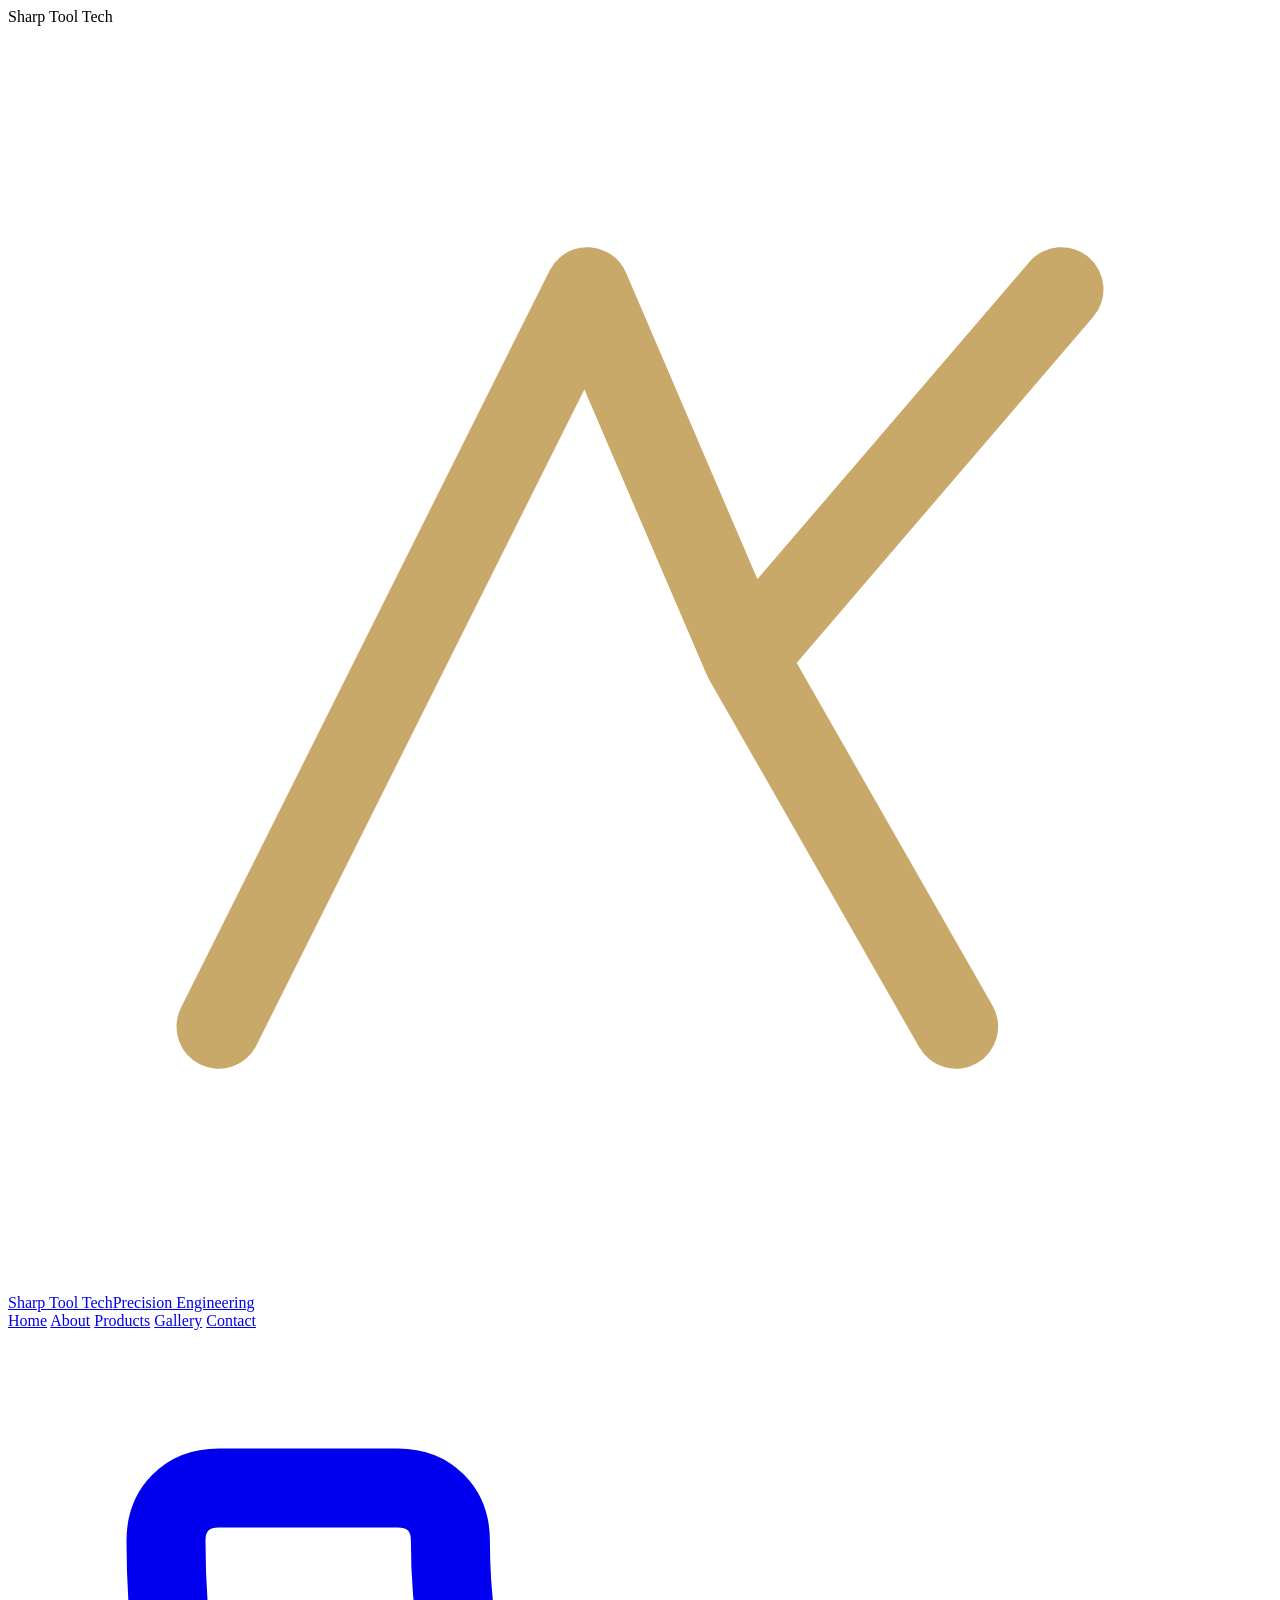
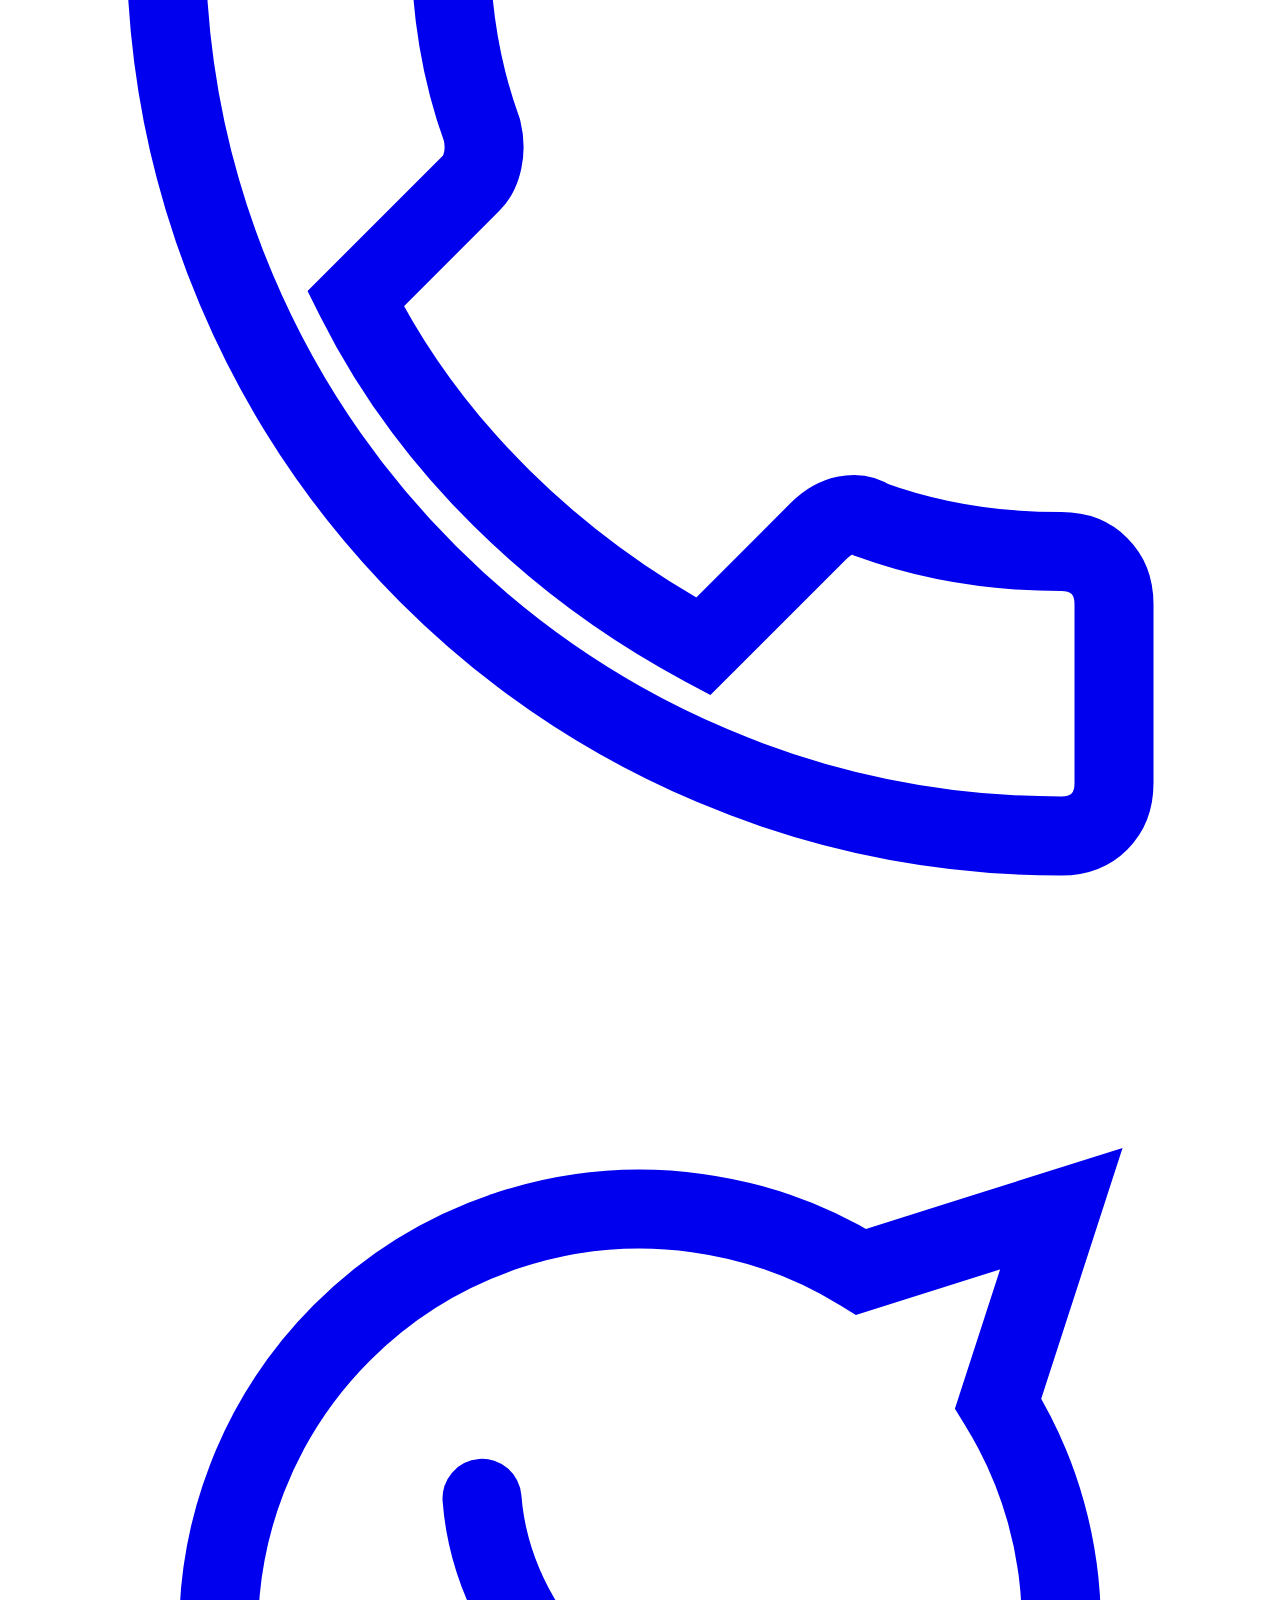
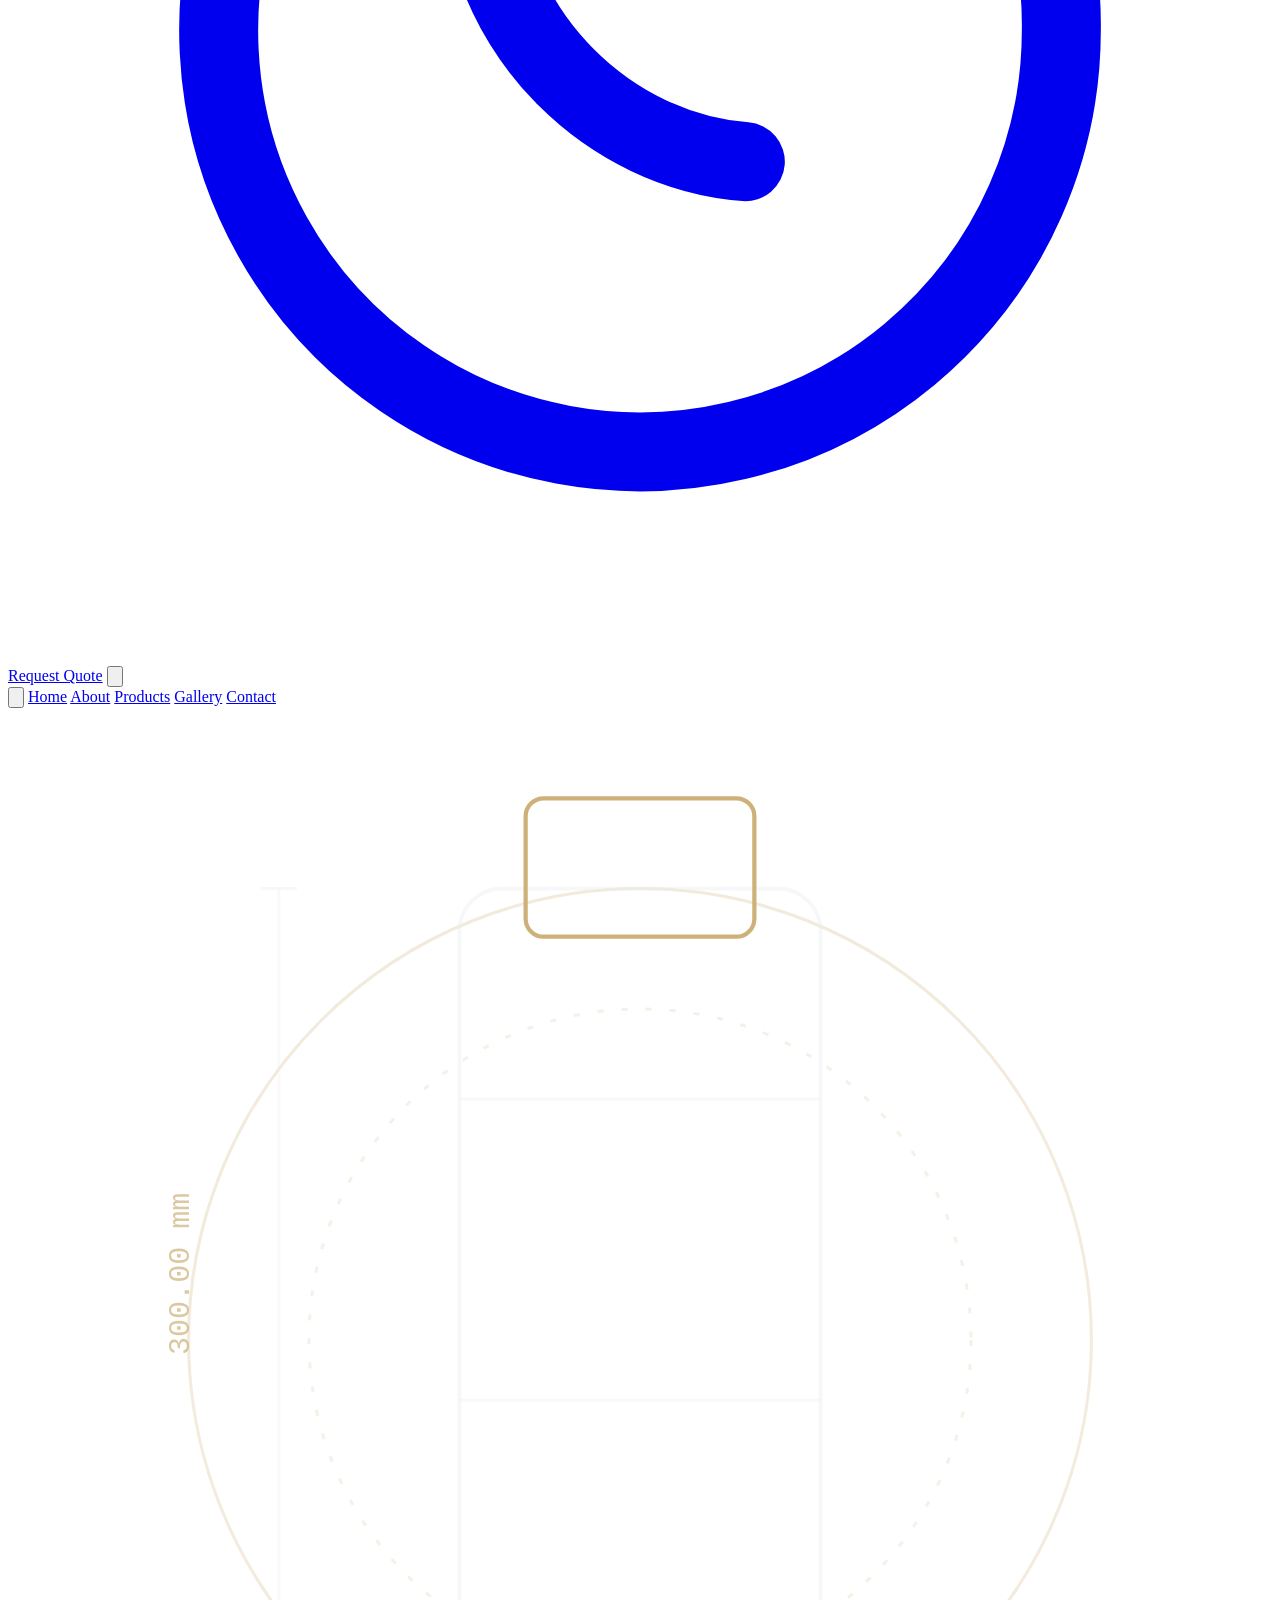
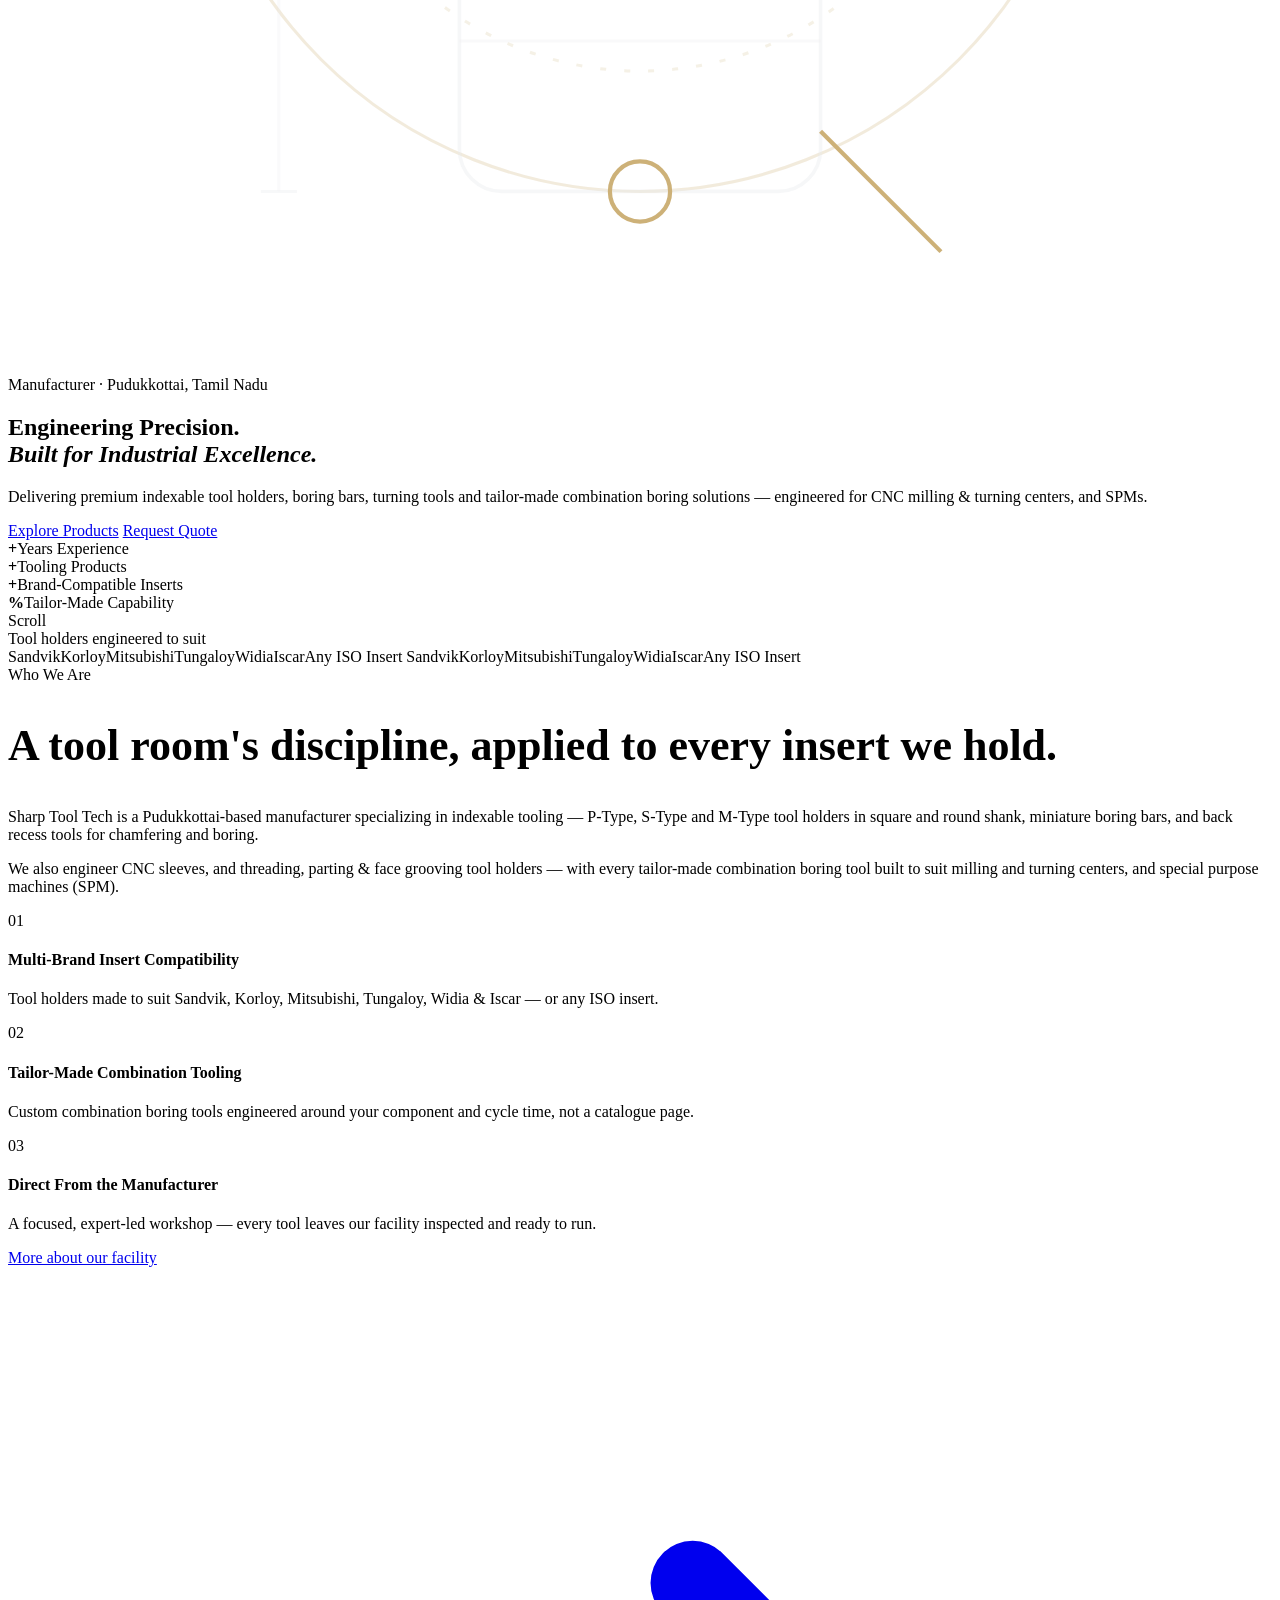
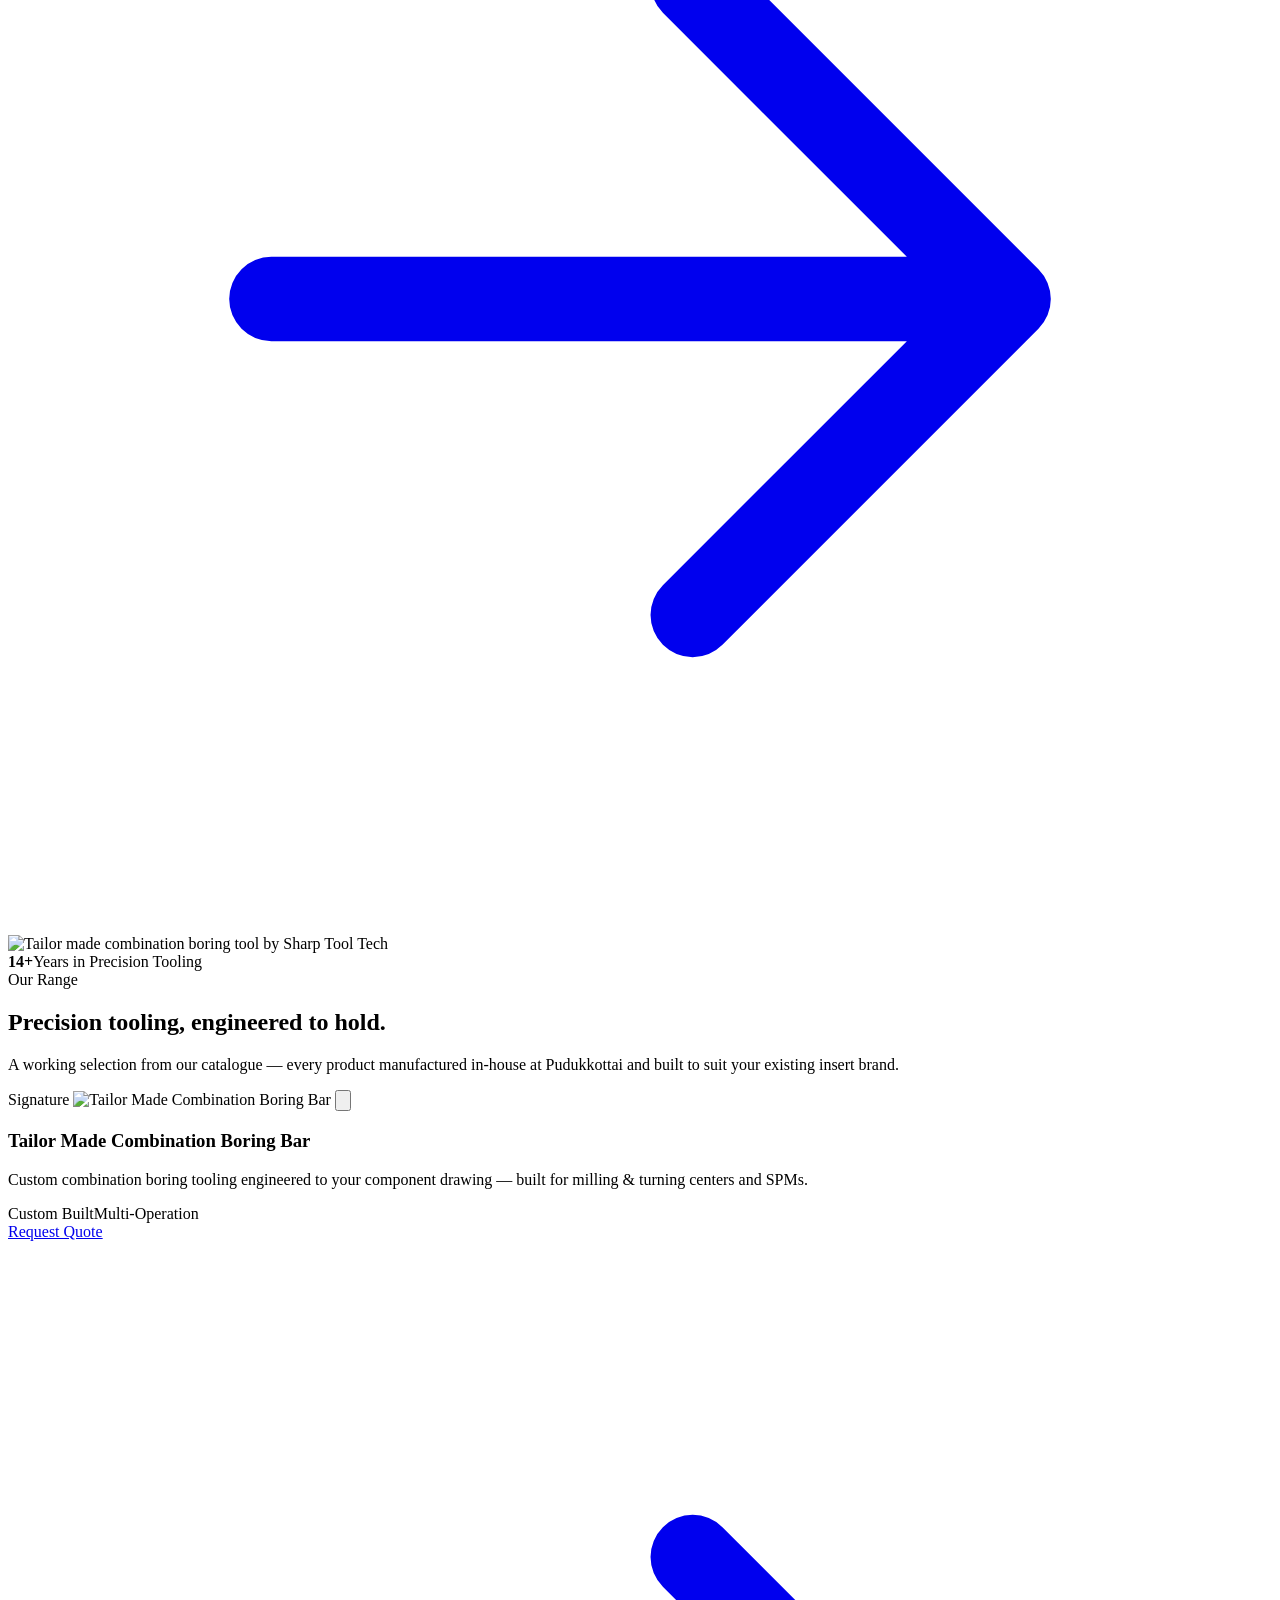
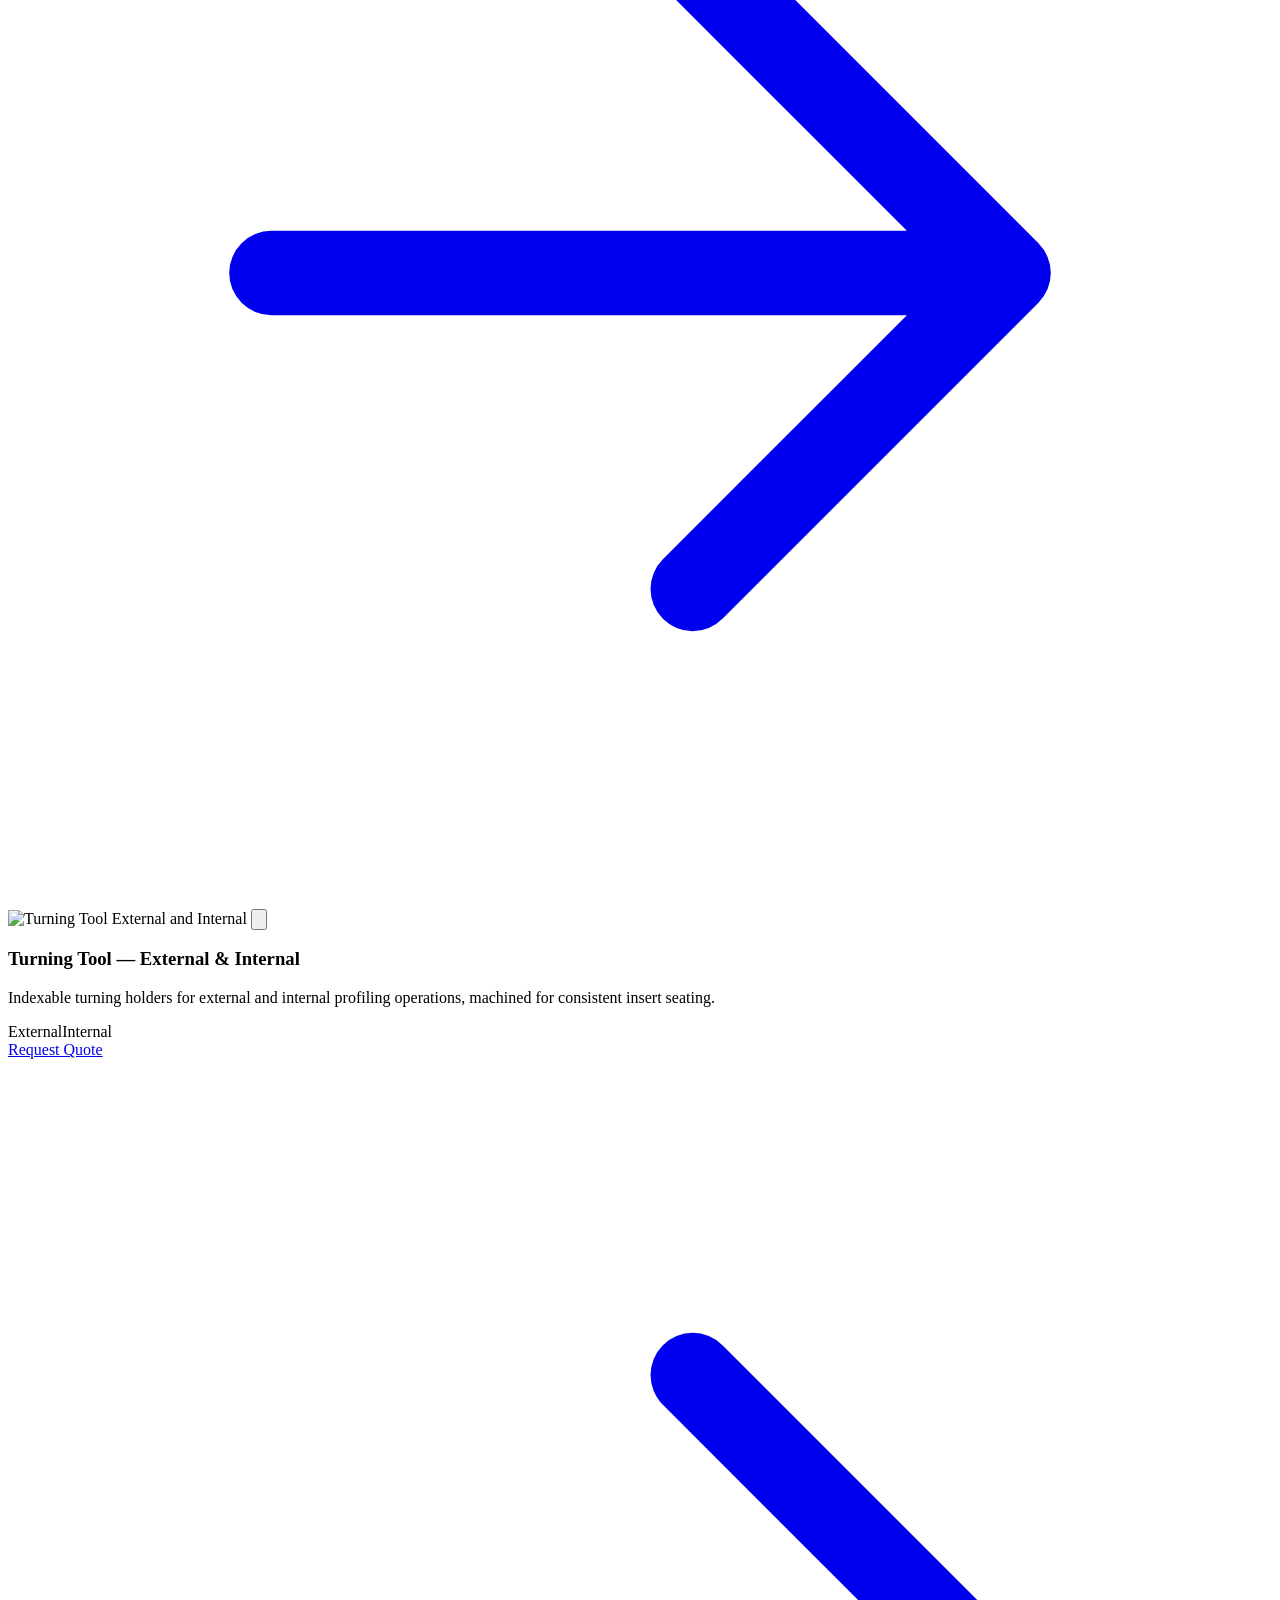
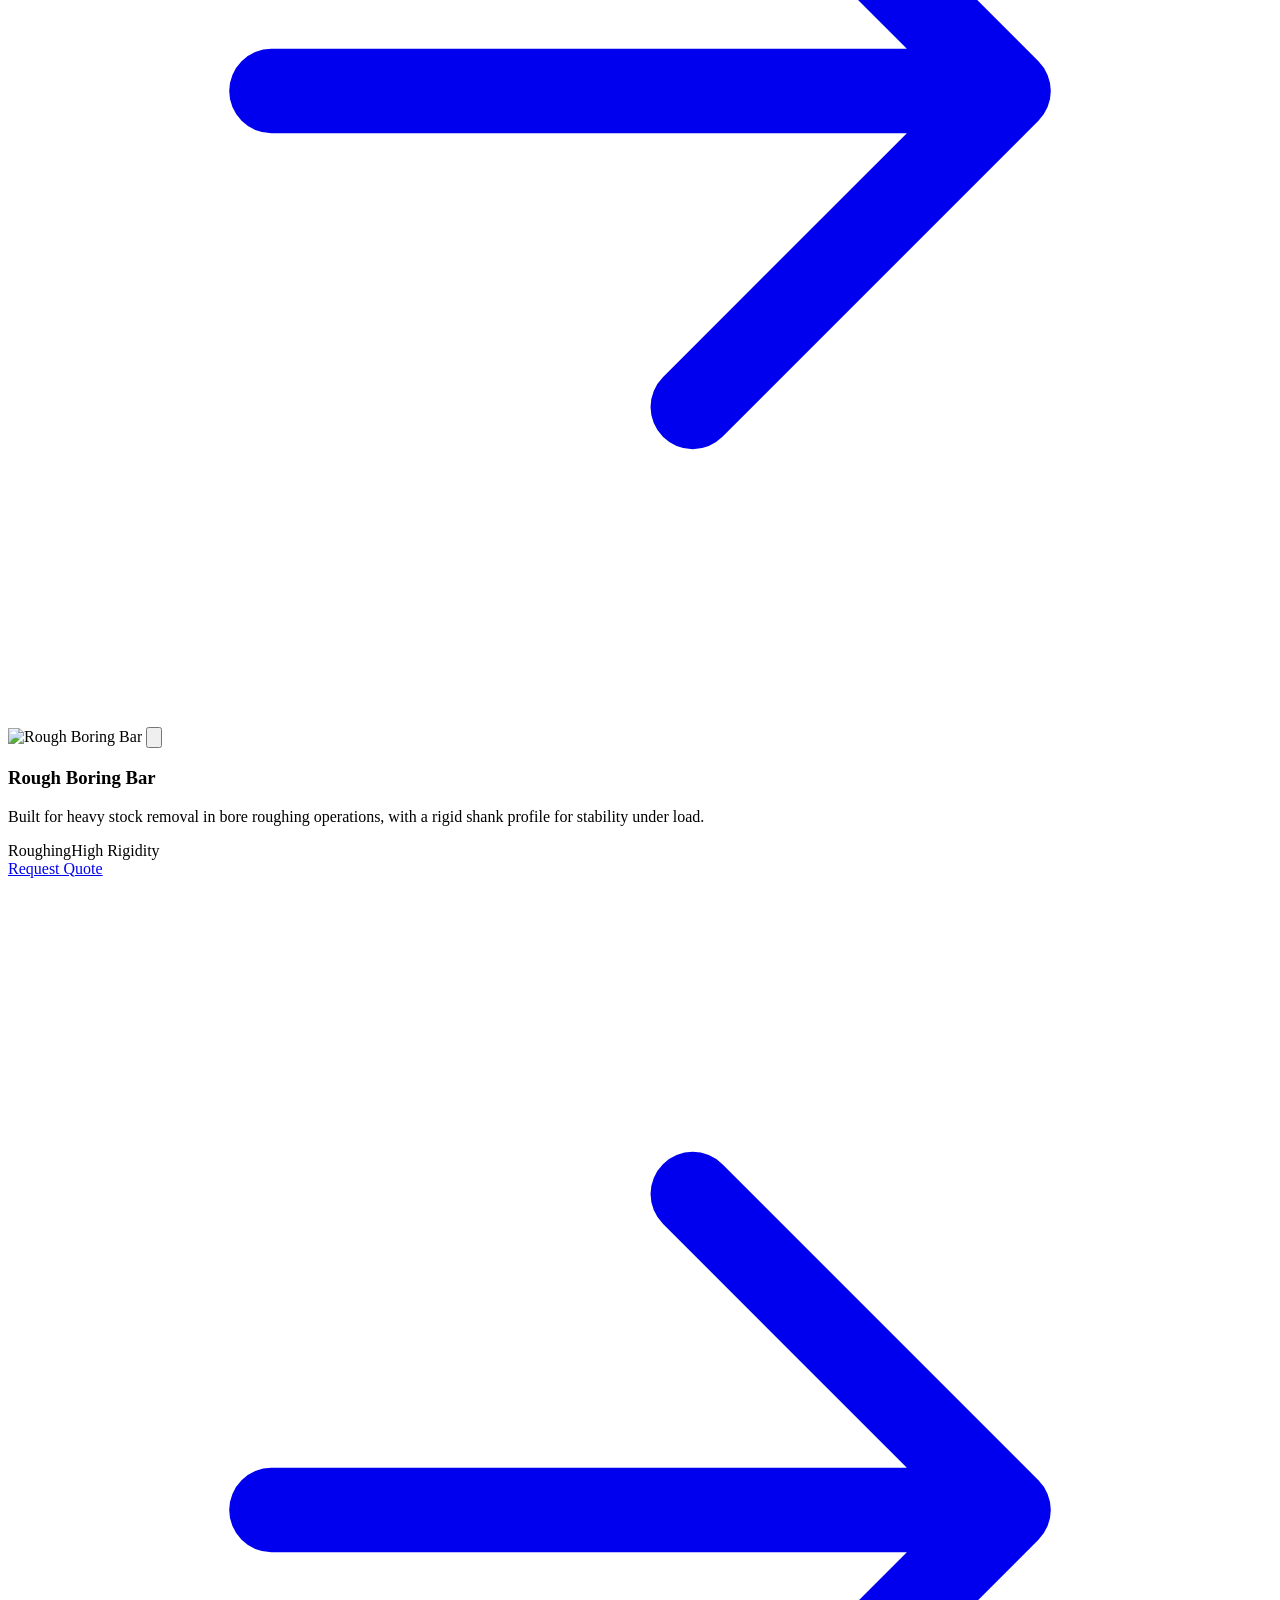
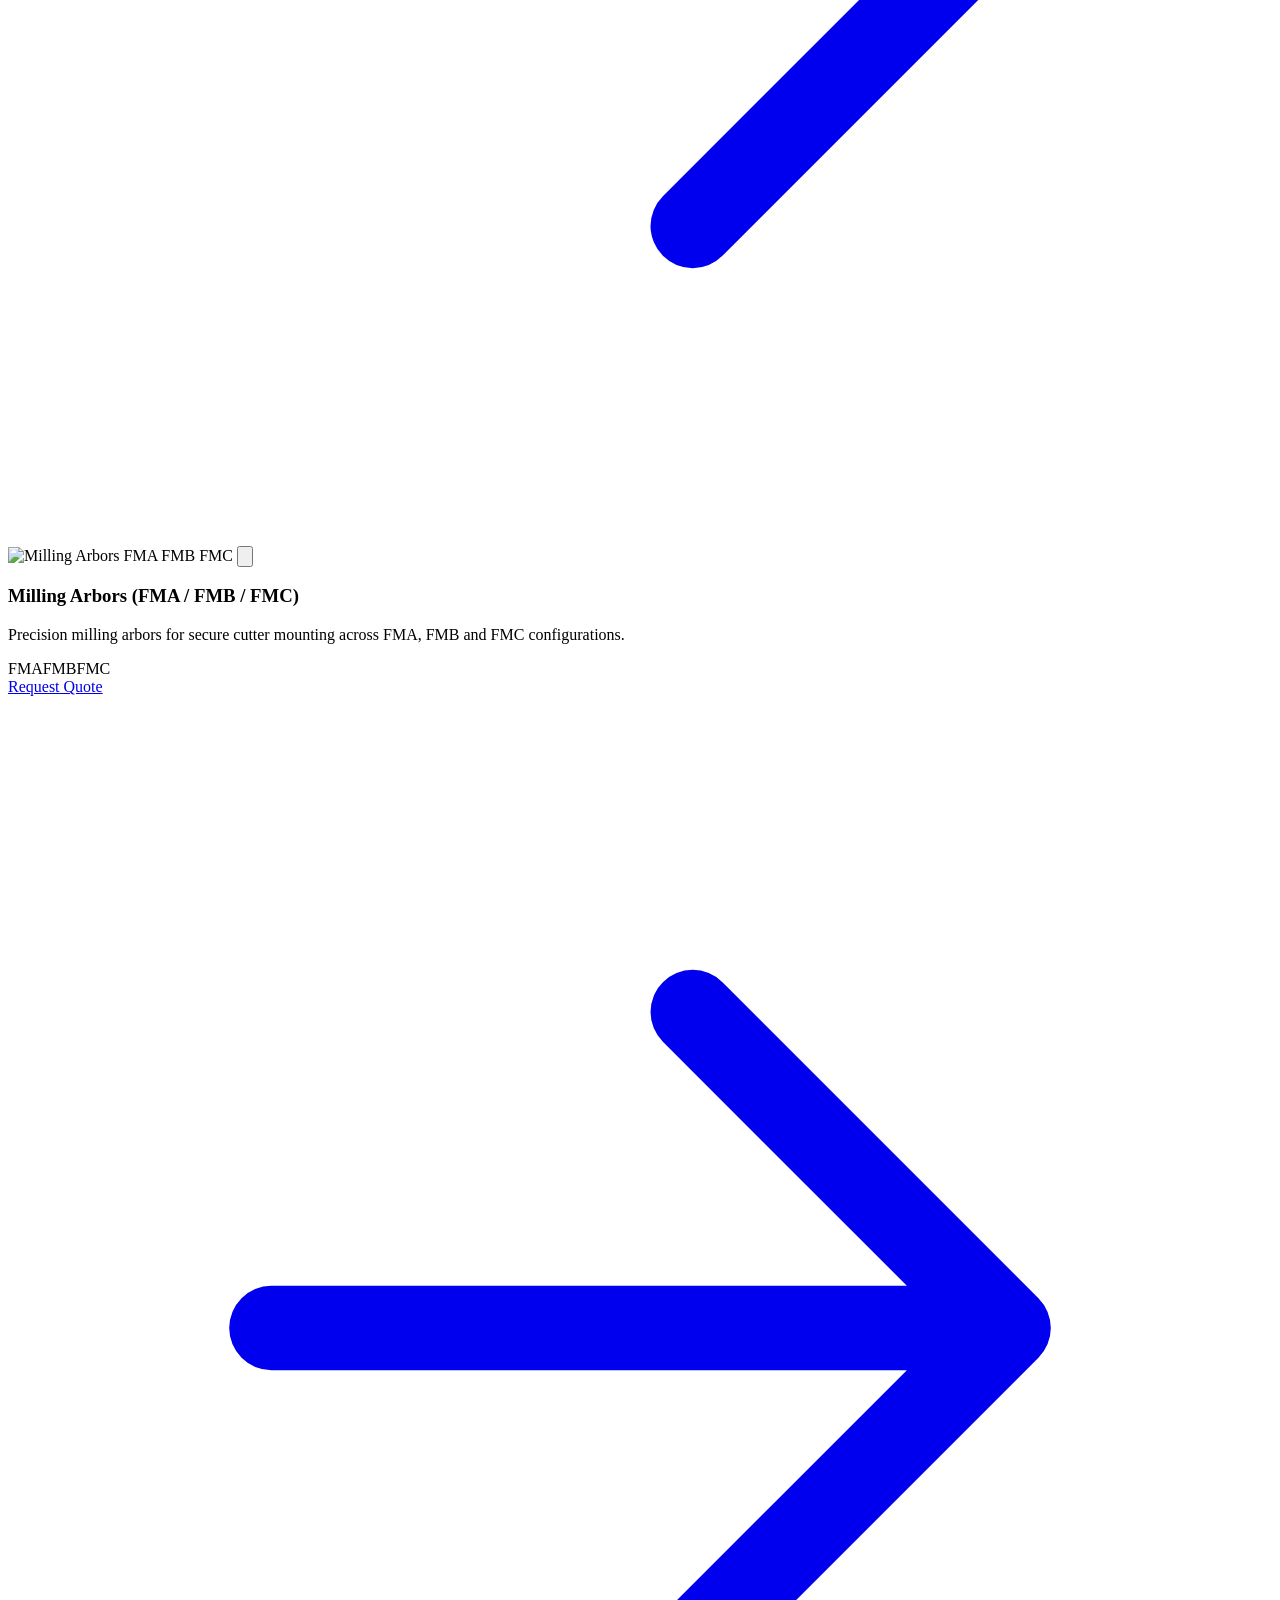
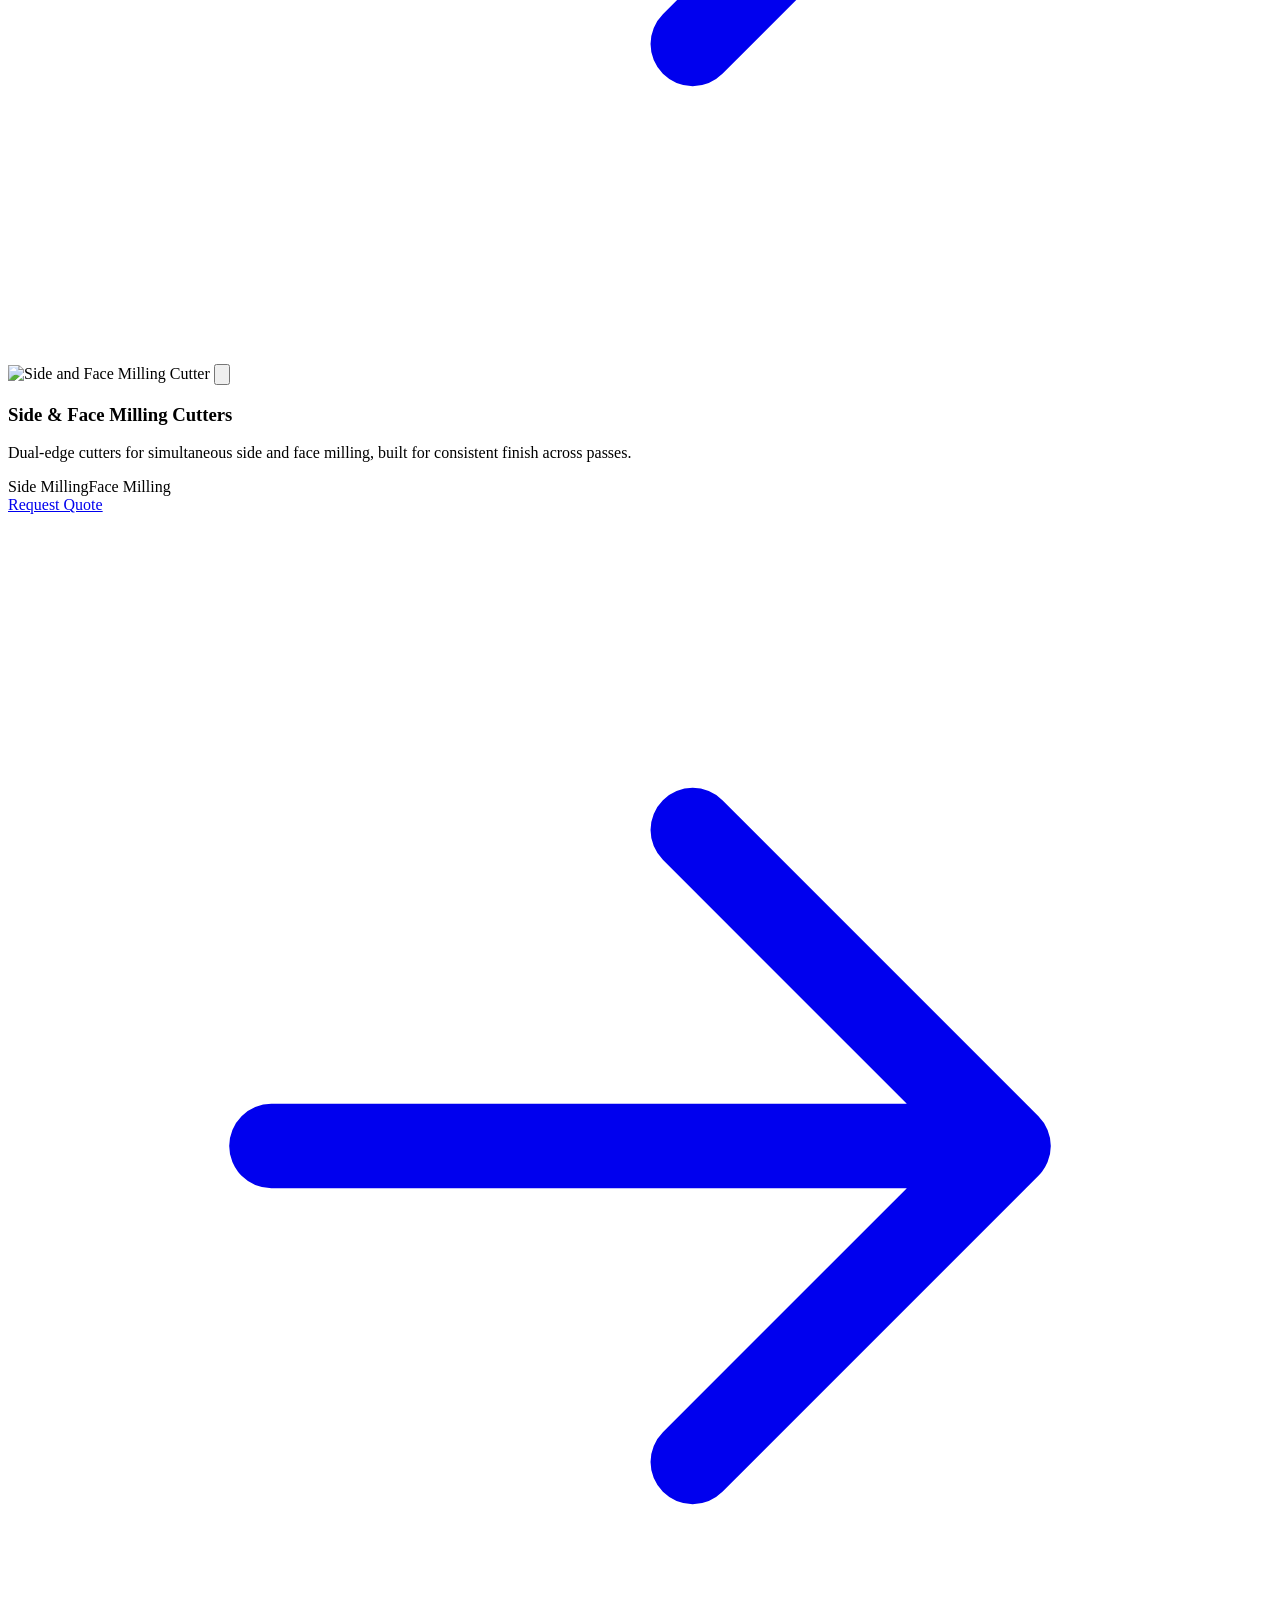
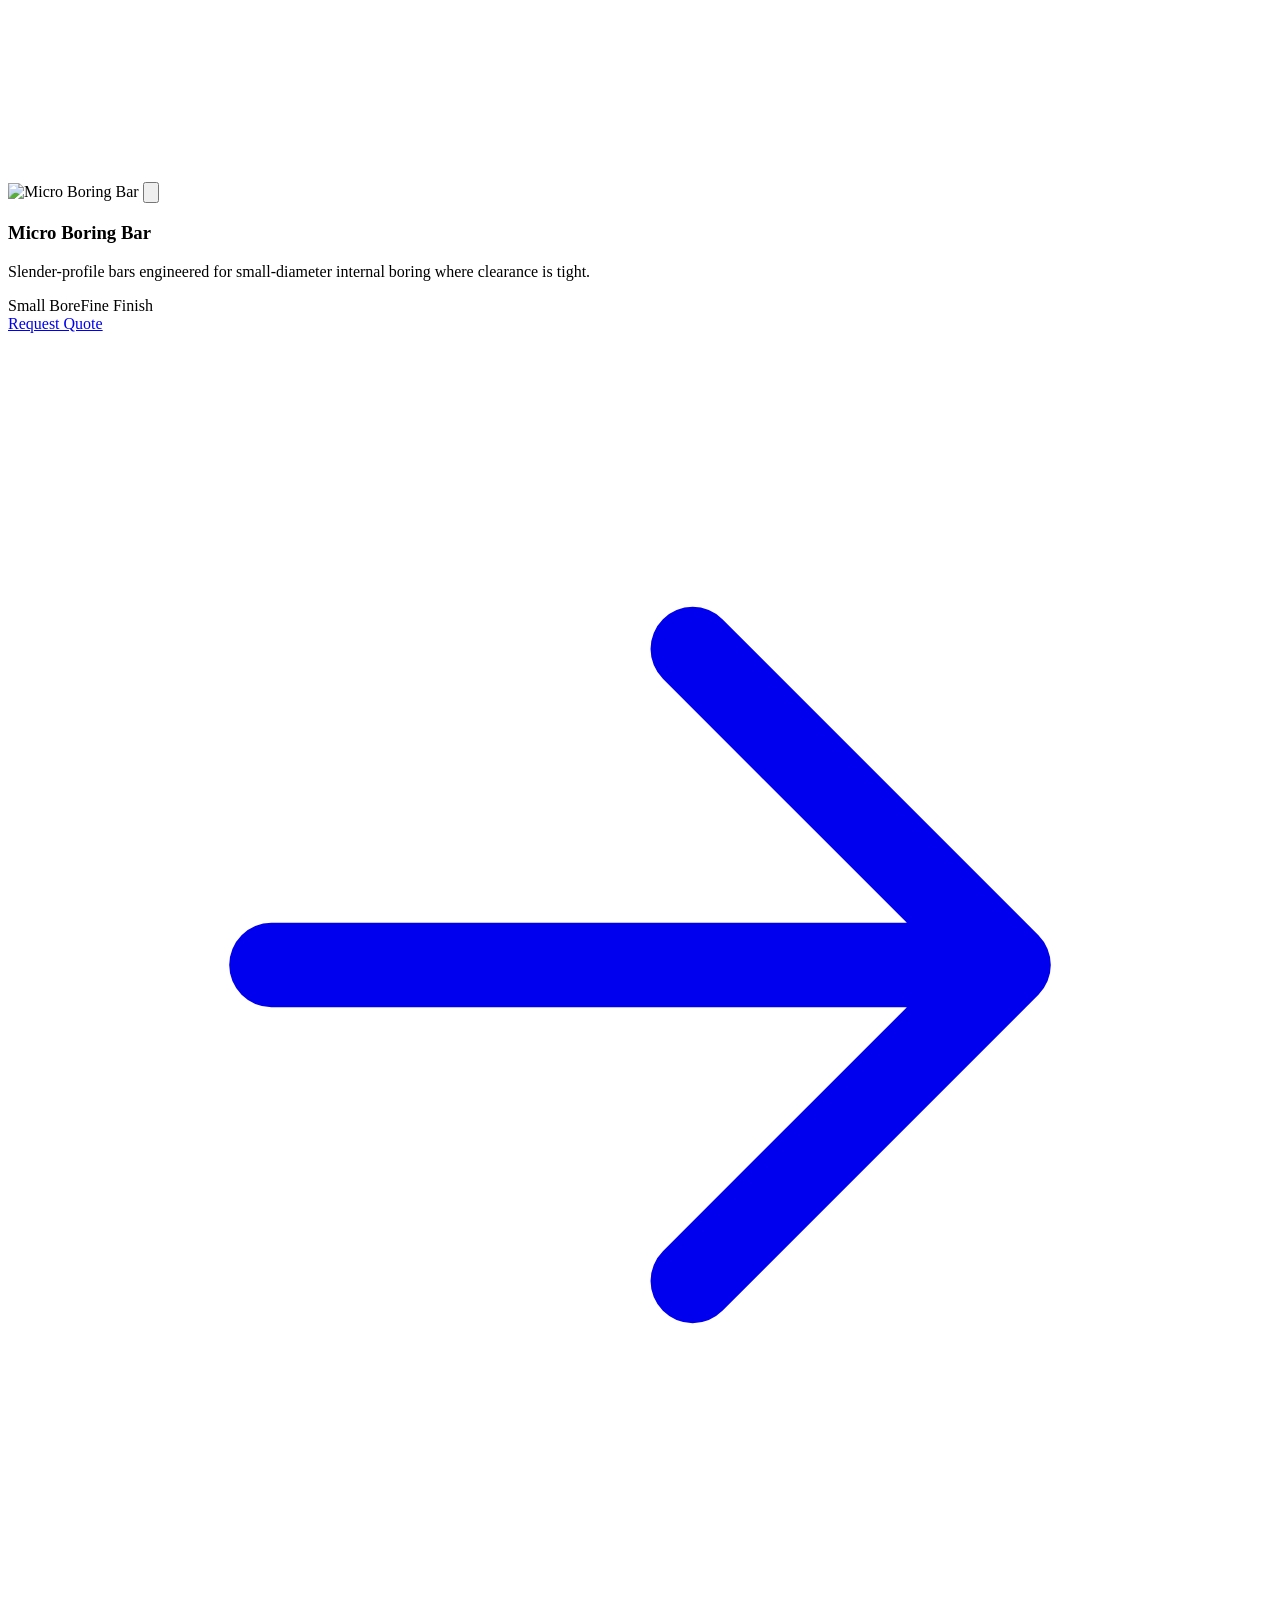
==== index.html @ 3284e2c8 "Add files via upload" ====
<!DOCTYPE html>
<html lang="en">
<head>
<meta charset="UTF-8">
<meta name="viewport" content="width=device-width, initial-scale=1.0">
<title>Sharp Tool Tech — Precision CNC Cutting Tools &amp; Tailor-Made Boring Solutions | Pudukkottai</title>
<meta name="description" content="Sharp Tool Tech, Pudukkottai — manufacturer of indexable tool holders, boring bars, turning tools, milling cutters and tailor-made combination boring tools for CNC milling, turning centers &amp; SPM. Compatible with Sandvik, Korloy, Mitsubishi, Tungaloy, Widia &amp; Iscar inserts.">
<meta name="keywords" content="Sharp Tool Tech, boring bar manufacturer Pudukkottai, CNC cutting tools, turning tools, milling arbors, tailor made boring bar, indexable tool holders">
<link rel="canonical" href="https://www.sharptooltech.example/">
<meta property="og:title" content="Sharp Tool Tech — Engineering Precision, Built for Industrial Excellence">
<meta property="og:description" content="Manufacturer of precision CNC cutting tools, boring bars, turning tools and tailor-made tooling solutions from Pudukkottai, Tamil Nadu.">
<meta property="og:type" content="website">
<link rel="icon" href="data:image/svg+xml,<svg xmlns=%22http://www.w3.org/2000/svg%22 viewBox=%220 0 100 100%22><rect width=%22100%22 height=%22100%22 rx=%2222%22 fill=%22%230A0A0A%22/><path d=%22M30 70 L50 30 L70 70%22 stroke=%22%23C8A96A%22 stroke-width=%228%22 fill=%22none%22/></svg>">
<link rel="preconnect" href="https://fonts.googleapis.com">
<link rel="preconnect" href="https://fonts.gstatic.com" crossorigin>
<link href="https://fonts.googleapis.com/css2?family=Space+Grotesk:wght@500;600;700&family=Inter:wght@400;500;600&display=swap" rel="stylesheet">
<link rel="stylesheet" href="css/style.css">
<script type="application/ld+json">
{
  "@context": "https://schema.org",
  "@type": "Organization",
  "name": "Sharp Tool Tech",
  "image": "",
  "address": {
    "@type": "PostalAddress",
    "addressLocality": "Pudukkottai",
    "addressRegion": "Tamil Nadu",
    "addressCountry": "IN"
  },
  "telephone": "+91-80438-33142",
  "founder": "B. Subramanian",
  "description": "Manufacturer of indexable tool holders, boring bars, turning tools, milling cutters and tailor-made combination boring tools for CNC milling, turning centers and SPM."
}
</script>
</head>
<body>

<div id="preloader">
  <div class="pl-mark">Sharp Tool Tech</div>
  <div class="pl-bar"></div>
</div>

<div class="progress-bar"></div>

<!-- ===================== NAV ===================== -->
<header class="nav">
  <div class="container">
    <a href="index.html" class="brand">
      <span class="brand-mark">
        <svg viewBox="0 0 24 24" fill="none"><path d="M4 19L11 5L14 12L20 5M14 12L18 19" stroke="#C8A96A" stroke-width="1.6" stroke-linecap="round" stroke-linejoin="round"/></svg>
      </span>
      <span class="brand-name">Sharp Tool Tech<span>Precision Engineering</span></span>
    </a>

    <nav class="nav-links">
      <a href="index.html" class="active">Home</a>
      <a href="about.html">About</a>
      <a href="products.html">Products</a>
      <a href="gallery.html">Gallery</a>
      <a href="contact.html">Contact</a>
    </nav>

    <div class="nav-actions">
      <a class="icon-btn" href="tel:+918043833142" aria-label="Call Sharp Tool Tech">
        <svg viewBox="0 0 24 24" fill="none"><path d="M6.6 10.8c1.4 2.8 3.8 5.1 6.6 6.6l2.2-2.2c.3-.3.7-.4 1-.2 1.1.4 2.3.6 3.6.6.6 0 1 .4 1 1V20c0 .6-.4 1-1 1C10.6 21 3 13.4 3 4c0-.6.4-1 1-1h3.4c.6 0 1 .4 1 1 0 1.3.2 2.5.6 3.6.1.4 0 .8-.2 1L6.6 10.8z" stroke="currentColor" stroke-width="1.5"/></svg>
      </a>
      <a class="icon-btn" href="https://wa.me/918043833142" target="_blank" rel="noopener" aria-label="WhatsApp Sharp Tool Tech">
        <svg viewBox="0 0 24 24" fill="none"><path d="M20 12a8 8 0 1 1-3.8-6.8L20 4l-1.2 3.7A7.96 7.96 0 0 1 20 12z" stroke="currentColor" stroke-width="1.5"/><path d="M9 9.5c.2 2.6 2.4 4.8 5 5" stroke="currentColor" stroke-width="1.5" stroke-linecap="round"/></svg>
      </a>
      <a href="contact.html" class="btn btn-gold btn-sm">Request Quote</a>
      <button class="nav-burger" aria-label="Open menu">
        <svg viewBox="0 0 24 24" fill="none"><path d="M4 7h16M4 12h16M4 17h16" stroke="currentColor" stroke-width="1.6" stroke-linecap="round"/></svg>
      </button>
    </div>
  </div>
</header>

<div class="mobile-menu">
  <button class="icon-btn mobile-close" aria-label="Close menu">
    <svg viewBox="0 0 24 24" fill="none"><path d="M6 6l12 12M18 6L6 18" stroke="currentColor" stroke-width="1.6" stroke-linecap="round"/></svg>
  </button>
  <a href="index.html">Home</a>
  <a href="about.html">About</a>
  <a href="products.html">Products</a>
  <a href="gallery.html">Gallery</a>
  <a href="contact.html">Contact</a>
</div>

<!-- ===================== HERO ===================== -->
<section class="hero">
  <div class="hero-canvas-wrap">
    <div class="hero-bg-grid"></div>
    <div class="hero-glow"></div>
    <div class="hero-glow-2"></div>
    <div class="hero-schematic" id="heroSchematic">
      <svg viewBox="0 0 420 420" fill="none" xmlns="http://www.w3.org/2000/svg">
        <g opacity=".9">
          <circle cx="210" cy="210" r="150" stroke="#C8A96A" stroke-opacity=".25" stroke-width="1"/>
          <circle cx="210" cy="210" r="110" stroke="#C8A96A" stroke-opacity=".18" stroke-width="1" stroke-dasharray="2 6"/>
          <rect x="150" y="60" width="120" height="300" rx="14" stroke="#E5E7EB" stroke-opacity=".35" stroke-width="1.2"/>
          <rect x="172" y="30" width="76" height="46" rx="6" stroke="#C8A96A" stroke-width="1.4"/>
          <line x1="150" y1="130" x2="270" y2="130" stroke="#E5E7EB" stroke-opacity=".25" stroke-width="1"/>
          <line x1="150" y1="230" x2="270" y2="230" stroke="#E5E7EB" stroke-opacity=".25" stroke-width="1"/>
          <line x1="150" y1="310" x2="270" y2="310" stroke="#E5E7EB" stroke-opacity=".25" stroke-width="1"/>
          <path d="M270 340 L310 380" stroke="#C8A96A" stroke-width="1.4"/>
          <circle cx="210" cy="360" r="10" stroke="#C8A96A" stroke-width="1.4"/>
          <line x1="90" y1="60" x2="90" y2="360" stroke="#E5E7EB" stroke-opacity=".2" stroke-width="1"/>
          <line x1="84" y1="60" x2="96" y2="60" stroke="#E5E7EB" stroke-opacity=".3" stroke-width="1"/>
          <line x1="84" y1="360" x2="96" y2="360" stroke="#E5E7EB" stroke-opacity=".3" stroke-width="1"/>
          <text x="60" y="215" fill="#C8A96A" font-size="10" font-family="monospace" opacity=".7" transform="rotate(-90 60 215)">300.00 mm</text>
        </g>
      </svg>
    </div>
  </div>

  <div class="container hero-content">
    <div class="hero-top-row">
      <div>
        <div class="eyebrow">Manufacturer · Pudukkottai, Tamil Nadu</div>
        <h1>Engineering Precision.<br><em>Built for Industrial Excellence.</em></h1>
        <p class="hero-sub">Delivering premium indexable tool holders, boring bars, turning tools and tailor-made combination boring solutions — engineered for CNC milling &amp; turning centers, and SPMs.</p>
        <div class="hero-cta-row">
          <a href="products.html" class="btn btn-gold">Explore Products</a>
          <a href="contact.html" class="btn btn-ghost">Request Quote</a>
        </div>
      </div>
    </div>

    <div class="hero-stats">
      <div class="hero-stat"><b data-count="14"><span class="stat-suffix">+</span></b><span>Years Experience</span></div>
      <div class="hero-stat"><b data-count="29"><span class="stat-suffix">+</span></b><span>Tooling Products</span></div>
      <div class="hero-stat"><b data-count="6"><span class="stat-suffix">+</span></b><span>Brand-Compatible Inserts</span></div>
      <div class="hero-stat"><b data-count="100"><span class="stat-suffix">%</span></b><span>Tailor-Made Capability</span></div>
    </div>
  </div>

  <div class="scroll-cue"><span>Scroll</span><div class="line"></div></div>
</section>

<!-- ===================== MARQUEE ===================== -->
<div class="marquee-strip">
  <div class="marquee-label">Tool holders engineered to suit</div>
  <div class="marquee-track">
    <span>Sandvik</span><span>Korloy</span><span>Mitsubishi</span><span>Tungaloy</span><span>Widia</span><span>Iscar</span><span>Any ISO Insert</span>
    <span>Sandvik</span><span>Korloy</span><span>Mitsubishi</span><span>Tungaloy</span><span>Widia</span><span>Iscar</span><span>Any ISO Insert</span>
  </div>
</div>

<!-- ===================== ABOUT PREVIEW ===================== -->
<section class="section">
  <div class="container">
    <div class="about-grid">
      <div class="about-copy" data-reveal>
        <div class="eyebrow">Who We Are</div>
        <h2 style="font-size:clamp(30px,3.6vw,44px);color:var(--obsidian);">A tool room's discipline, applied to every insert we hold.</h2>
        <p style="margin-top:22px;font-size:16px;">Sharp Tool Tech is a Pudukkottai-based manufacturer specializing in indexable tooling — P-Type, S-Type and M-Type tool holders in square and round shank, miniature boring bars, and back recess tools for chamfering and boring.</p>
        <p>We also engineer CNC sleeves, and threading, parting &amp; face grooving tool holders — with every tailor-made combination boring tool built to suit milling and turning centers, and special purpose machines (SPM).</p>

        <div class="value-list">
          <div class="value-item">
            <div class="value-num">01</div>
            <div><h4>Multi-Brand Insert Compatibility</h4><p>Tool holders made to suit Sandvik, Korloy, Mitsubishi, Tungaloy, Widia &amp; Iscar — or any ISO insert.</p></div>
          </div>
          <div class="value-item">
            <div class="value-num">02</div>
            <div><h4>Tailor-Made Combination Tooling</h4><p>Custom combination boring tools engineered around your component and cycle time, not a catalogue page.</p></div>
          </div>
          <div class="value-item">
            <div class="value-num">03</div>
            <div><h4>Direct From the Manufacturer</h4><p>A focused, expert-led workshop — every tool leaves our facility inspected and ready to run.</p></div>
          </div>
        </div>

        <a href="about.html" class="text-link" style="margin-top:36px;">
          More about our facility
          <svg viewBox="0 0 24 24" fill="none"><path d="M5 12h14M13 6l6 6-6 6" stroke="currentColor" stroke-width="1.6" stroke-linecap="round" stroke-linejoin="round"/></svg>
        </a>
      </div>

      <div class="about-visual" data-reveal data-reveal-delay="2">
        <div class="about-visual-card">
          <img src="images/products/tailor-made-2.jpg" alt="Tailor made combination boring tool by Sharp Tool Tech">
        </div>
        <div class="about-float-card">
          <div><b>14<span style="color:var(--gold)">+</span></b><span>Years in Precision Tooling</span></div>
        </div>
      </div>
    </div>
  </div>
</section>

<!-- ===================== FEATURED PRODUCTS ===================== -->
<section class="section" style="background:var(--soft-platinum);">
  <div class="container">
    <div class="section-head center">
      <div class="eyebrow" style="justify-content:center;">Our Range</div>
      <h2>Precision tooling, engineered to hold.</h2>
      <p>A working selection from our catalogue — every product manufactured in-house at Pudukkottai and built to suit your existing insert brand.</p>
    </div>

    <div class="product-grid">
      <!-- 1 -->
      <div class="product-card" data-cat="tailor-made" data-cat-label="Tailor-Made Tooling" data-specs="Shank Options:Square / Round|Insert Fit:Any ISO Brand|Use Case:Milling · Turning · SPM">
        <div class="product-media">
          <span class="product-tag">Signature</span>
          <img src="images/products/tailor-made-1.jpg" alt="Tailor Made Combination Boring Bar">
          <button class="product-quick" data-quickview aria-label="Quick view"><svg viewBox="0 0 24 24" fill="none"><path d="M2 12s4-7 10-7 10 7 10 7-4 7-10 7-10-7-10-7z" stroke="currentColor" stroke-width="1.5"/><circle cx="12" cy="12" r="3" stroke="currentColor" stroke-width="1.5"/></svg></button>
        </div>
        <div class="product-body">
          <h3>Tailor Made Combination Boring Bar</h3>
          <p class="product-desc">Custom combination boring tooling engineered to your component drawing — built for milling &amp; turning centers and SPMs.</p>
          <div class="product-meta"><span class="chip">Custom Built</span><span class="chip">Multi-Operation</span></div>
          <div class="product-actions"><a href="contact.html" class="text-link">Request Quote <svg viewBox="0 0 24 24" fill="none"><path d="M5 12h14M13 6l6 6-6 6" stroke="currentColor" stroke-width="1.6" stroke-linecap="round" stroke-linejoin="round"/></svg></a></div>
        </div>
      </div>

      <!-- 2 -->
      <div class="product-card" data-cat="turning" data-cat-label="Turning Tools" data-specs="Type:External %26 Internal|Shank:Square / Round|Insert Fit:ISO Standard">
        <div class="product-media">
          <img src="images/products/turning-tool-1.jpg" alt="Turning Tool External and Internal">
          <button class="product-quick" data-quickview aria-label="Quick view"><svg viewBox="0 0 24 24" fill="none"><path d="M2 12s4-7 10-7 10 7 10 7-4 7-10 7-10-7-10-7z" stroke="currentColor" stroke-width="1.5"/><circle cx="12" cy="12" r="3" stroke="currentColor" stroke-width="1.5"/></svg></button>
        </div>
        <div class="product-body">
          <h3>Turning Tool — External &amp; Internal</h3>
          <p class="product-desc">Indexable turning holders for external and internal profiling operations, machined for consistent insert seating.</p>
          <div class="product-meta"><span class="chip">External</span><span class="chip">Internal</span></div>
          <div class="product-actions"><a href="contact.html" class="text-link">Request Quote <svg viewBox="0 0 24 24" fill="none"><path d="M5 12h14M13 6l6 6-6 6" stroke="currentColor" stroke-width="1.6" stroke-linecap="round" stroke-linejoin="round"/></svg></a></div>
        </div>
      </div>

      <!-- 3 -->
      <div class="product-card" data-cat="boring" data-cat-label="Boring Bars" data-specs="Type:Rough Boring|Shank:Square / Round|Use Case:Stock Removal">
        <div class="product-media">
          <img src="images/products/boring-bar-1.jpg" alt="Rough Boring Bar">
          <button class="product-quick" data-quickview aria-label="Quick view"><svg viewBox="0 0 24 24" fill="none"><path d="M2 12s4-7 10-7 10 7 10 7-4 7-10 7-10-7-10-7z" stroke="currentColor" stroke-width="1.5"/><circle cx="12" cy="12" r="3" stroke="currentColor" stroke-width="1.5"/></svg></button>
        </div>
        <div class="product-body">
          <h3>Rough Boring Bar</h3>
          <p class="product-desc">Built for heavy stock removal in bore roughing operations, with a rigid shank profile for stability under load.</p>
          <div class="product-meta"><span class="chip">Roughing</span><span class="chip">High Rigidity</span></div>
          <div class="product-actions"><a href="contact.html" class="text-link">Request Quote <svg viewBox="0 0 24 24" fill="none"><path d="M5 12h14M13 6l6 6-6 6" stroke="currentColor" stroke-width="1.6" stroke-linecap="round" stroke-linejoin="round"/></svg></a></div>
        </div>
      </div>

      <!-- 4 -->
      <div class="product-card" data-cat="milling" data-cat-label="Milling Tools" data-specs="Series:FMA / FMB / FMC|Mount:Arbor Type|Use Case:Milling Machines">
        <div class="product-media">
          <img src="images/products/milling-tool-1.jpg" alt="Milling Arbors FMA FMB FMC">
          <button class="product-quick" data-quickview aria-label="Quick view"><svg viewBox="0 0 24 24" fill="none"><path d="M2 12s4-7 10-7 10 7 10 7-4 7-10 7-10-7-10-7z" stroke="currentColor" stroke-width="1.5"/><circle cx="12" cy="12" r="3" stroke="currentColor" stroke-width="1.5"/></svg></button>
        </div>
        <div class="product-body">
          <h3>Milling Arbors (FMA / FMB / FMC)</h3>
          <p class="product-desc">Precision milling arbors for secure cutter mounting across FMA, FMB and FMC configurations.</p>
          <div class="product-meta"><span class="chip">FMA</span><span class="chip">FMB</span><span class="chip">FMC</span></div>
          <div class="product-actions"><a href="contact.html" class="text-link">Request Quote <svg viewBox="0 0 24 24" fill="none"><path d="M5 12h14M13 6l6 6-6 6" stroke="currentColor" stroke-width="1.6" stroke-linecap="round" stroke-linejoin="round"/></svg></a></div>
        </div>
      </div>

      <!-- 5 -->
      <div class="product-card" data-cat="milling" data-cat-label="Milling Tools" data-specs="Type:Face Milling|Mount:Arbor / Shell|Use Case:Face &amp; Shoulder Milling">
        <div class="product-media">
          <img src="images/products/face-milling-1.jpg" alt="Side and Face Milling Cutter">
          <button class="product-quick" data-quickview aria-label="Quick view"><svg viewBox="0 0 24 24" fill="none"><path d="M2 12s4-7 10-7 10 7 10 7-4 7-10 7-10-7-10-7z" stroke="currentColor" stroke-width="1.5"/><circle cx="12" cy="12" r="3" stroke="currentColor" stroke-width="1.5"/></svg></button>
        </div>
        <div class="product-body">
          <h3>Side &amp; Face Milling Cutters</h3>
          <p class="product-desc">Dual-edge cutters for simultaneous side and face milling, built for consistent finish across passes.</p>
          <div class="product-meta"><span class="chip">Side Milling</span><span class="chip">Face Milling</span></div>
          <div class="product-actions"><a href="contact.html" class="text-link">Request Quote <svg viewBox="0 0 24 24" fill="none"><path d="M5 12h14M13 6l6 6-6 6" stroke="currentColor" stroke-width="1.6" stroke-linecap="round" stroke-linejoin="round"/></svg></a></div>
        </div>
      </div>

      <!-- 6 -->
      <div class="product-card" data-cat="boring" data-cat-label="Boring Bars" data-specs="Type:Micro Boring|Shank:Round|Use Case:Small Bore Diameters">
        <div class="product-media">
          <img src="images/products/boring-bar-5.jpg" alt="Micro Boring Bar">
          <button class="product-quick" data-quickview aria-label="Quick view"><svg viewBox="0 0 24 24" fill="none"><path d="M2 12s4-7 10-7 10 7 10 7-4 7-10 7-10-7-10-7z" stroke="currentColor" stroke-width="1.5"/><circle cx="12" cy="12" r="3" stroke="currentColor" stroke-width="1.5"/></svg></button>
        </div>
        <div class="product-body">
          <h3>Micro Boring Bar</h3>
          <p class="product-desc">Slender-profile bars engineered for small-diameter internal boring where clearance is tight.</p>
          <div class="product-meta"><span class="chip">Small Bore</span><span class="chip">Fine Finish</span></div>
          <div class="product-actions"><a href="contact.html" class="text-link">Request Quote <svg viewBox="0 0 24 24" fill="none"><path d="M5 12h14M13 6l6 6-6 6" stroke="currentColor" stroke-width="1.6" stroke-linecap="round" stroke-linejoin="round"/></svg></a></div>
        </div>
      </div>
    </div>

    <div class="tac" style="margin-top:56px;">
      <a href="products.html" class="btn btn-outline-dark">View Full Catalogue</a>
    </div>
  </div>
</section>

<!-- ===================== INDUSTRIES ===================== -->
<section class="section dark dark-carbon">
  <div class="container">
    <div class="section-head" data-reveal>
      <div class="eyebrow">Where Our Tools Work</div>
      <h2>Built for the machines that never stop.</h2>
      <p>From CNC turning centers to special purpose machines, our tooling is engineered around real production cycles.</p>
    </div>

    <div class="industry-grid">
      <div class="industry-card" data-reveal>
        <div class="industry-icon"><svg viewBox="0 0 24 24" fill="none"><circle cx="12" cy="12" r="8" stroke="currentColor" stroke-width="1.4"/><circle cx="12" cy="12" r="2.4" stroke="currentColor" stroke-width="1.4"/></svg></div>
        <h4>CNC Turning Centers</h4><span>External &amp; internal turning ops</span>
      </div>
      <div class="industry-card" data-reveal data-reveal-delay="1">
        <div class="industry-icon"><svg viewBox="0 0 24 24" fill="none"><path d="M4 20V8l8-4 8 4v12" stroke="currentColor" stroke-width="1.4"/><path d="M9 20v-6h6v6" stroke="currentColor" stroke-width="1.4"/></svg></div>
        <h4>CNC Milling Centers</h4><span>Arbors, face &amp; side mills</span>
      </div>
      <div class="industry-card" data-reveal data-reveal-delay="2">
        <div class="industry-icon"><svg viewBox="0 0 24 24" fill="none"><rect x="4" y="4" width="16" height="16" rx="2" stroke="currentColor" stroke-width="1.4"/><path d="M4 9h16M9 4v16" stroke="currentColor" stroke-width="1.4"/></svg></div>
        <h4>Special Purpose Machines</h4><span>Tailor-made combination tooling</span>
      </div>
      <div class="industry-card" data-reveal data-reveal-delay="3">
        <div class="industry-icon"><svg viewBox="0 0 24 24" fill="none"><path d="M12 3l2.5 5 5.5.8-4 3.9.9 5.5-4.9-2.6-4.9 2.6.9-5.5-4-3.9 5.5-.8L12 3z" stroke="currentColor" stroke-width="1.4"/></svg></div>
        <h4>Tool Rooms</h4><span>Boring bars &amp; back recess tools</span>
      </div>
      <div class="industry-card" data-reveal>
        <div class="industry-icon"><svg viewBox="0 0 24 24" fill="none"><path d="M6 3v6l-3 9a2 2 0 002 2h14a2 2 0 002-2l-3-9V3" stroke="currentColor" stroke-width="1.4"/><path d="M6 3h12" stroke="currentColor" stroke-width="1.4"/></svg></div>
        <h4>General Engineering</h4><span>Indexable tooling for machine shops</span>
      </div>
      <div class="industry-card" data-reveal data-reveal-delay="1">
        <div class="industry-icon"><svg viewBox="0 0 24 24" fill="none"><path d="M4 12h16M12 4v16" stroke="currentColor" stroke-width="1.4"/><circle cx="12" cy="12" r="9" stroke="currentColor" stroke-width="1.4"/></svg></div>
        <h4>Precision Manufacturing</h4><span>Consistent, repeatable tolerances</span>
      </div>
      <div class="industry-card" data-reveal data-reveal-delay="2">
        <div class="industry-icon"><svg viewBox="0 0 24 24" fill="none"><path d="M3 12h4l2-6 4 12 2-6h6" stroke="currentColor" stroke-width="1.4" stroke-linecap="round" stroke-linejoin="round"/></svg></div>
        <h4>Threading &amp; Grooving</h4><span>Parting &amp; face grooving holders</span>
      </div>
      <div class="industry-card" data-reveal data-reveal-delay="3">
        <div class="industry-icon"><svg viewBox="0 0 24 24" fill="none"><path d="M12 2v4M12 18v4M4.9 4.9l2.8 2.8M16.3 16.3l2.8 2.8M2 12h4M18 12h4M4.9 19.1l2.8-2.8M16.3 7.7l2.8-2.8" stroke="currentColor" stroke-width="1.4" stroke-linecap="round"/></svg></div>
        <h4>Multi-Brand Insert Systems</h4><span>Sandvik · Korloy · Mitsubishi · Iscar</span>
      </div>
    </div>
  </div>
</section>

<!-- ===================== WHY CHOOSE US ===================== -->
<section class="section">
  <div class="container">
    <div class="section-head center">
      <div class="eyebrow" style="justify-content:center;">Why Sharp Tool Tech</div>
      <h2>Manufacturer-direct precision, built to fit.</h2>
    </div>

    <div class="feature-grid">
      <div class="feature-item" data-reveal>
        <div class="feature-icon"><svg viewBox="0 0 24 24" fill="none"><path d="M5 13l4 4L19 7" stroke="currentColor" stroke-width="1.8" stroke-linecap="round" stroke-linejoin="round"/></svg></div>
        <h4>Manufacturer Direct</h4><p>No middlemen — every tool is designed, machined and inspected in our own facility.</p>
      </div>
      <div class="feature-item" data-reveal data-reveal-delay="1">
        <div class="feature-icon"><svg viewBox="0 0 24 24" fill="none"><path d="M12 3l2.5 5 5.5.8-4 3.9.9 5.5-4.9-2.6-4.9 2.6.9-5.5-4-3.9 5.5-.8L12 3z" stroke="currentColor" stroke-width="1.6"/></svg></div>
        <h4>14+ Years of Expertise</h4><p>Over a decade of dedicated experience in indexable tooling and combination boring solutions.</p>
      </div>
      <div class="feature-item" data-reveal data-reveal-delay="2">
        <div class="feature-icon"><svg viewBox="0 0 24 24" fill="none"><circle cx="12" cy="12" r="8" stroke="currentColor" stroke-width="1.6"/><path d="M12 8v4l3 2" stroke="currentColor" stroke-width="1.6" stroke-linecap="round"/></svg></div>
        <h4>Tailor-Made Turnaround</h4><p>Combination boring tools engineered around your drawing, your cycle time, your machine.</p>
      </div>
      <div class="feature-item" data-reveal data-reveal-delay="3">
        <div class="feature-icon"><svg viewBox="0 0 24 24" fill="none"><path d="M4 12h16M12 4v16" stroke="currentColor" stroke-width="1.6"/><circle cx="12" cy="12" r="9" stroke="currentColor" stroke-width="1.6"/></svg></div>
        <h4>Any ISO Insert</h4><p>Tool holders engineered to accept Sandvik, Korloy, Mitsubishi, Tungaloy, Widia, Iscar or equivalent.</p>
      </div>
      <div class="feature-item" data-reveal>
        <div class="feature-icon"><svg viewBox="0 0 24 24" fill="none"><rect x="4" y="7" width="16" height="12" rx="2" stroke="currentColor" stroke-width="1.6"/><path d="M8 7V5a2 2 0 012-2h4a2 2 0 012 2v2" stroke="currentColor" stroke-width="1.6"/></svg></div>
        <h4>Latest Machinery</h4><p>A state-of-the-art manufacturing setup capable of producing turners, groovers, CNC tools &amp; millers.</p>
      </div>
      <div class="feature-item" data-reveal data-reveal-delay="1">
        <div class="feature-icon"><svg viewBox="0 0 24 24" fill="none"><path d="M9 11l3 3L22 4M2 12l10 10L22 12" stroke="currentColor" stroke-width="1.6" stroke-linecap="round" stroke-linejoin="round"/></svg></div>
        <h4>Feed &amp; Speed Analysis</h4><p>Our team analyzes machine capacity and speeds to justify real cost reduction before any tool is built.</p>
      </div>
      <div class="feature-item" data-reveal data-reveal-delay="2">
        <div class="feature-icon"><svg viewBox="0 0 24 24" fill="none"><path d="M3 21v-4l13-13 4 4-13 13H3z" stroke="currentColor" stroke-width="1.6" stroke-linejoin="round"/></svg></div>
        <h4>P / S / M-Type Holders</h4><p>Full range of indexable tool holder types, in both square and round shank profiles.</p>
      </div>
      <div class="feature-item" data-reveal data-reveal-delay="3">
        <div class="feature-icon"><svg viewBox="0 0 24 24" fill="none"><path d="M12 22s8-4.5 8-11V5l-8-3-8 3v6c0 6.5 8 11 8 11z" stroke="currentColor" stroke-width="1.6"/></svg></div>
        <h4>Reliable, Direct Support</h4><p>Speak directly with the people who design and machine your tooling — every enquiry, every time.</p>
      </div>
    </div>
  </div>
</section>

<!-- ===================== GALLERY PREVIEW ===================== -->
<section class="section" style="background:var(--soft-platinum);">
  <div class="container">
    <div class="section-head" data-reveal>
      <div class="eyebrow">Inside the Workshop</div>
      <h2>Precision, seen up close.</h2>
      <p>A look at the tool holders, boring bars and combination tooling leaving our Pudukkottai facility.</p>
    </div>

    <div class="masonry">
      <div class="masonry-item"><img src="images/gallery/gallery-1.jpg" alt="Precision tool holder detail"><div class="masonry-cap">Indexable Tool Holder</div></div>
      <div class="masonry-item"><img src="images/products/tailor-made-3.jpg" alt="Tailor made boring tool"><div class="masonry-cap">Tailor-Made Boring Tool</div></div>
      <div class="masonry-item"><img src="images/gallery/gallery-3.jpg" alt="Machined tool component"><div class="masonry-cap">Machined Component</div></div>
      <div class="masonry-item"><img src="images/products/turning-tool-5.jpg" alt="Turning tool holder"><div class="masonry-cap">External Turning Tool</div></div>
      <div class="masonry-item"><img src="images/gallery/gallery-5.jpg" alt="Tool inspection"><div class="masonry-cap">Quality Inspection</div></div>
      <div class="masonry-item"><img src="images/products/boring-bar-6.jpg" alt="Boring bar detail"><div class="masonry-cap">Boring Bar Detail</div></div>
      <div class="masonry-item"><img src="images/gallery/gallery-7.jpg" alt="Workshop tooling"><div class="masonry-cap">Workshop Tooling</div></div>
      <div class="masonry-item"><img src="images/products/tailor-made-6.jpg" alt="Combination tooling assembly"><div class="masonry-cap">Combination Assembly</div></div>
    </div>

    <div class="tac" style="margin-top:48px;">
      <a href="gallery.html" class="text-link">View Full Gallery <svg viewBox="0 0 24 24" fill="none"><path d="M5 12h14M13 6l6 6-6 6" stroke="currentColor" stroke-width="1.6" stroke-linecap="round" stroke-linejoin="round"/></svg></a>
    </div>
  </div>
</section>

<!-- ===================== FAQ ===================== -->
<section class="section">
  <div class="container">
    <div class="section-head center">
      <div class="eyebrow" style="justify-content:center;">Common Questions</div>
      <h2>Frequently asked</h2>
    </div>
    <div class="accordion">
      <div class="acc-item open">
        <div class="acc-head"><h4>Can you machine tool holders for our existing insert brand?</h4><div class="acc-plus"></div></div>
        <div class="acc-body" style="max-height:200px;"><div class="acc-body-inner"><p>Yes — our tool holders are engineered to accept Sandvik, Korloy, Mitsubishi, Tungaloy, Widia, Iscar or any standard ISO insert, so you don't need to change your existing inventory.</p></div></div>
      </div>
      <div class="acc-item">
        <div class="acc-head"><h4>Do you build fully custom, tailor-made tooling?</h4><div class="acc-plus"></div></div>
        <div class="acc-body"><div class="acc-body-inner"><p>Yes. Tailor-made combination boring tools are one of our core specialities — built for milling and turning centers as well as special purpose machines (SPM), based on your component drawing.</p></div></div>
      </div>
      <div class="acc-item">
        <div class="acc-head"><h4>What shank options are available on your tool holders?</h4><div class="acc-plus"></div></div>
        <div class="acc-body"><div class="acc-body-inner"><p>Our indexable tool holders are available in both square shank and round shank configurations, across P-Type, S-Type and M-Type profiles.</p></div></div>
      </div>
      <div class="acc-item">
        <div class="acc-head"><h4>How do I get a quote for a specific tool?</h4><div class="acc-plus"></div></div>
        <div class="acc-body"><div class="acc-body-inner"><p>Use the Request Quote form on our Contact page, call us directly, or reach out on WhatsApp — share your drawing or component specification and our team will respond with pricing and lead time.</p></div></div>
      </div>
      <div class="acc-item">
        <div class="acc-head"><h4>Where is Sharp Tool Tech located?</h4><div class="acc-plus"></div></div>
        <div class="acc-body"><div class="acc-body-inner"><p>Our manufacturing facility is based in Pudukkottai, Tamil Nadu, India. We ship tooling across India on request.</p></div></div>
      </div>
    </div>
  </div>
</section>

<!-- ===================== CTA ===================== -->
<section class="section" style="padding-top:0;">
  <div class="container">
    <div class="cta-strip">
      <h3>Have a component drawing? Let's engineer the right tool for it.</h3>
      <div class="cta-actions">
        <a href="contact.html" class="btn btn-gold">Request a Quote</a>
        <a href="https://wa.me/918043833142" target="_blank" rel="noopener" class="btn btn-ghost">Chat on WhatsApp</a>
      </div>
    </div>
  </div>
</section>

<!-- ===================== FOOTER ===================== -->
<footer>
  <div class="container">
    <div class="footer-grid">
      <div class="footer-brand">
        <a href="index.html" class="brand">
          <span class="brand-mark"><svg viewBox="0 0 24 24" fill="none"><path d="M4 19L11 5L14 12L20 5M14 12L18 19" stroke="#C8A96A" stroke-width="1.6" stroke-linecap="round" stroke-linejoin="round"/></svg></span>
          <span class="brand-name" style="color:#fff;">Sharp Tool Tech<span>Precision Engineering</span></span>
        </a>
        <p>Manufacturer of indexable tool holders, boring bars, turning tools &amp; tailor-made combination tooling from Pudukkottai, Tamil Nadu.</p>
        <div class="social-row">
          <a class="icon-btn" href="https://wa.me/918043833142" target="_blank" rel="noopener" aria-label="WhatsApp"><svg viewBox="0 0 24 24" fill="none"><path d="M20 12a8 8 0 1 1-3.8-6.8L20 4l-1.2 3.7A7.96 7.96 0 0 1 20 12z" stroke="currentColor" stroke-width="1.5"/></svg></a>
          <a class="icon-btn" href="tel:+918043833142" aria-label="Call"><svg viewBox="0 0 24 24" fill="none"><path d="M6.6 10.8c1.4 2.8 3.8 5.1 6.6 6.6l2.2-2.2c.3-.3.7-.4 1-.2 1.1.4 2.3.6 3.6.6.6 0 1 .4 1 1V20c0 .6-.4 1-1 1C10.6 21 3 13.4 3 4c0-.6.4-1 1-1h3.4c.6 0 1 .4 1 1 0 1.3.2 2.5.6 3.6.1.4 0 .8-.2 1L6.6 10.8z" stroke="currentColor" stroke-width="1.5"/></svg></a>
        </div>
      </div>
      <div>
        <h5>Quick Links</h5>
        <ul>
          <li><a href="about.html">About Us</a></li>
          <li><a href="products.html">Products</a></li>
          <li><a href="gallery.html">Gallery</a></li>
          <li><a href="contact.html">Contact</a></li>
        </ul>
      </div>
      <div>
        <h5>Products</h5>
        <ul>
          <li><a href="products.html#boring">Boring Bars</a></li>
          <li><a href="products.html#turning">Turning Tools</a></li>
          <li><a href="products.html#milling">Milling Tools</a></li>
          <li><a href="products.html#tailor-made">Tailor-Made Tooling</a></li>
        </ul>
      </div>
      <div>
        <h5>Newsletter</h5>
        <p style="font-size:13.5px;margin-bottom:14px;">Occasional updates on new tooling and capabilities.</p>
        <form class="newsletter-row" data-enquiry onsubmit="return false;">
          <input type="email" placeholder="Your email" required>
          <button type="submit">Join</button>
        </form>
      </div>
    </div>
    <div class="footer-bottom">
      <span>© 2026 Sharp Tool Tech, Pudukkottai. All rights reserved.</span>
      <span>Manufacturer · Proprietor: B. Subramanian</span>
    </div>
  </div>
</footer>

<!-- ===================== FLOATING WIDGETS ===================== -->
<div class="float-stack">
  <a class="float-btn float-whatsapp" href="https://wa.me/918043833142" target="_blank" rel="noopener" aria-label="WhatsApp">
    <svg viewBox="0 0 24 24" fill="none" stroke="currentColor" stroke-width="1.7"><path d="M20 12a8 8 0 1 1-3.8-6.8L20 4l-1.2 3.7A7.96 7.96 0 0 1 20 12z"/></svg>
  </a>
  <a class="float-btn float-call" href="tel:+918043833142" aria-label="Call">
    <svg viewBox="0 0 24 24" fill="none" stroke="currentColor" stroke-width="1.7"><path d="M6.6 10.8c1.4 2.8 3.8 5.1 6.6 6.6l2.2-2.2c.3-.3.7-.4 1-.2 1.1.4 2.3.6 3.6.6.6 0 1 .4 1 1V20c0 .6-.4 1-1 1C10.6 21 3 13.4 3 4c0-.6.4-1 1-1h3.4c.6 0 1 .4 1 1 0 1.3.2 2.5.6 3.6.1.4 0 .8-.2 1L6.6 10.8z"/></svg>
  </a>
  <button class="float-top" aria-label="Back to top">
    <svg viewBox="0 0 24 24" fill="none" stroke="currentColor" stroke-width="1.8"><path d="M12 19V5M5 12l7-7 7 7"/></svg>
  </button>
</div>

<!-- Quick View Modal -->
<div class="pd-overlay" id="pdOverlay">
  <div class="pd-modal" style="position:relative;">
    <button class="pd-close" aria-label="Close"><svg viewBox="0 0 24 24" fill="none"><path d="M6 6l12 12M18 6L6 18" stroke="currentColor" stroke-width="1.6" stroke-linecap="round"/></svg></button>
    <div class="pd-media"><img src="" alt=""></div>
    <div class="pd-body">
      <div class="eyebrow pd-cat">Precision Tooling</div>
      <h3 class="pd-title">Product Name</h3>
      <p class="pd-desc">Description</p>
      <div class="pd-specs"></div>
      <a href="contact.html" class="btn btn-gold btn-sm" style="width:100%;">Request Quote</a>
    </div>
  </div>
</div>

<script src="js/main.js"></script>
</body>
</html>
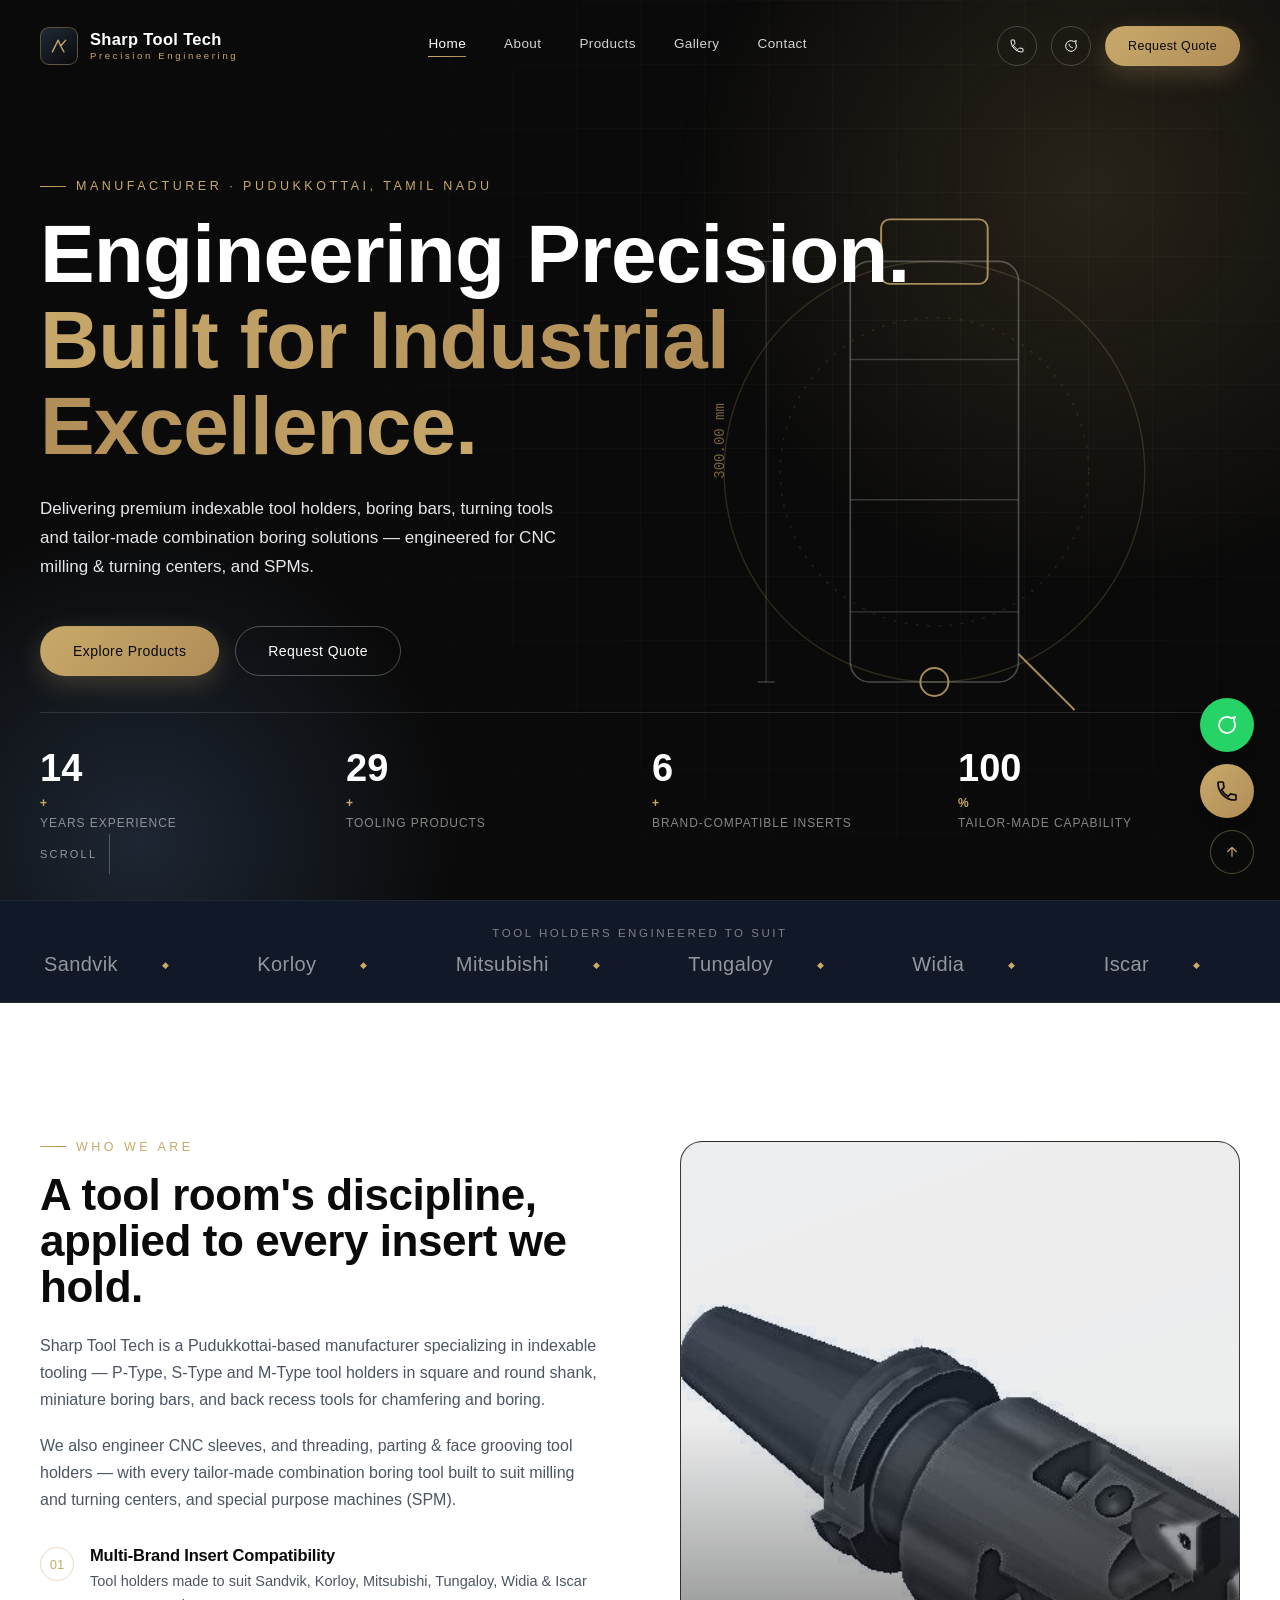
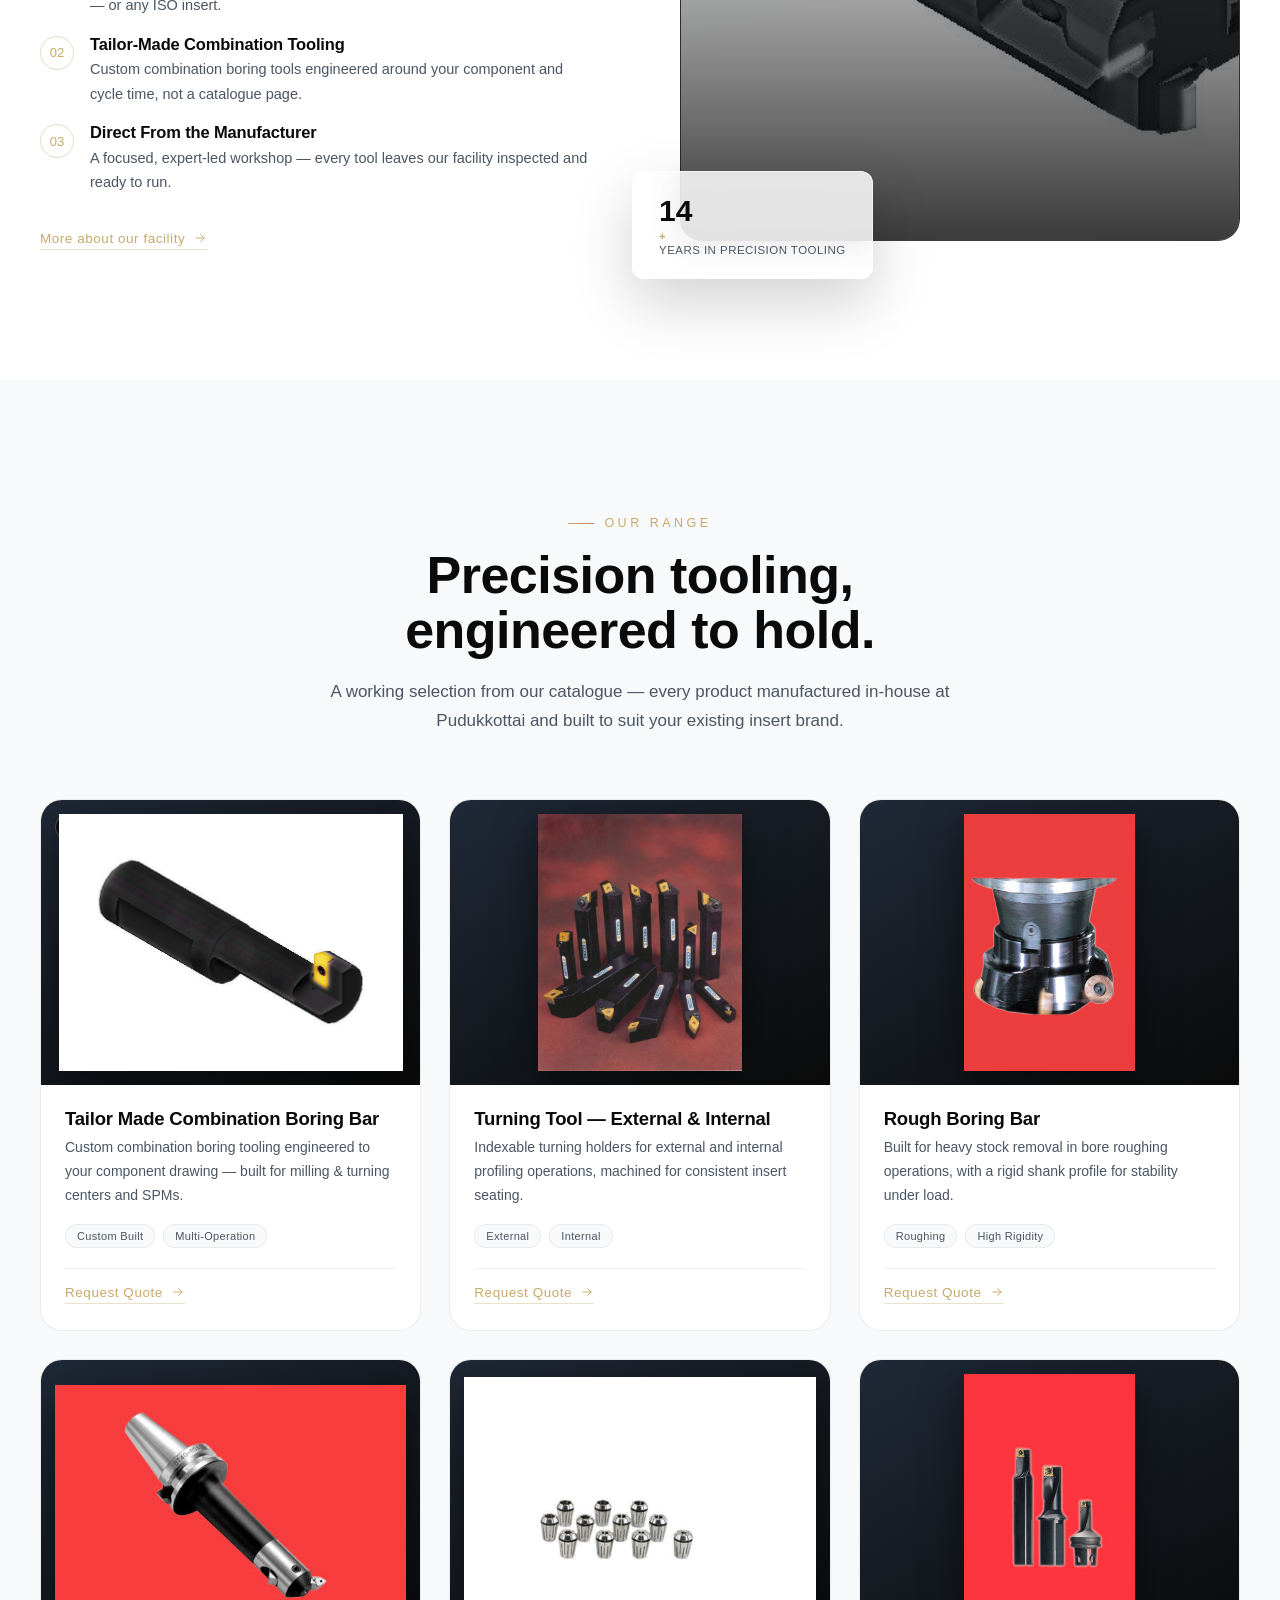
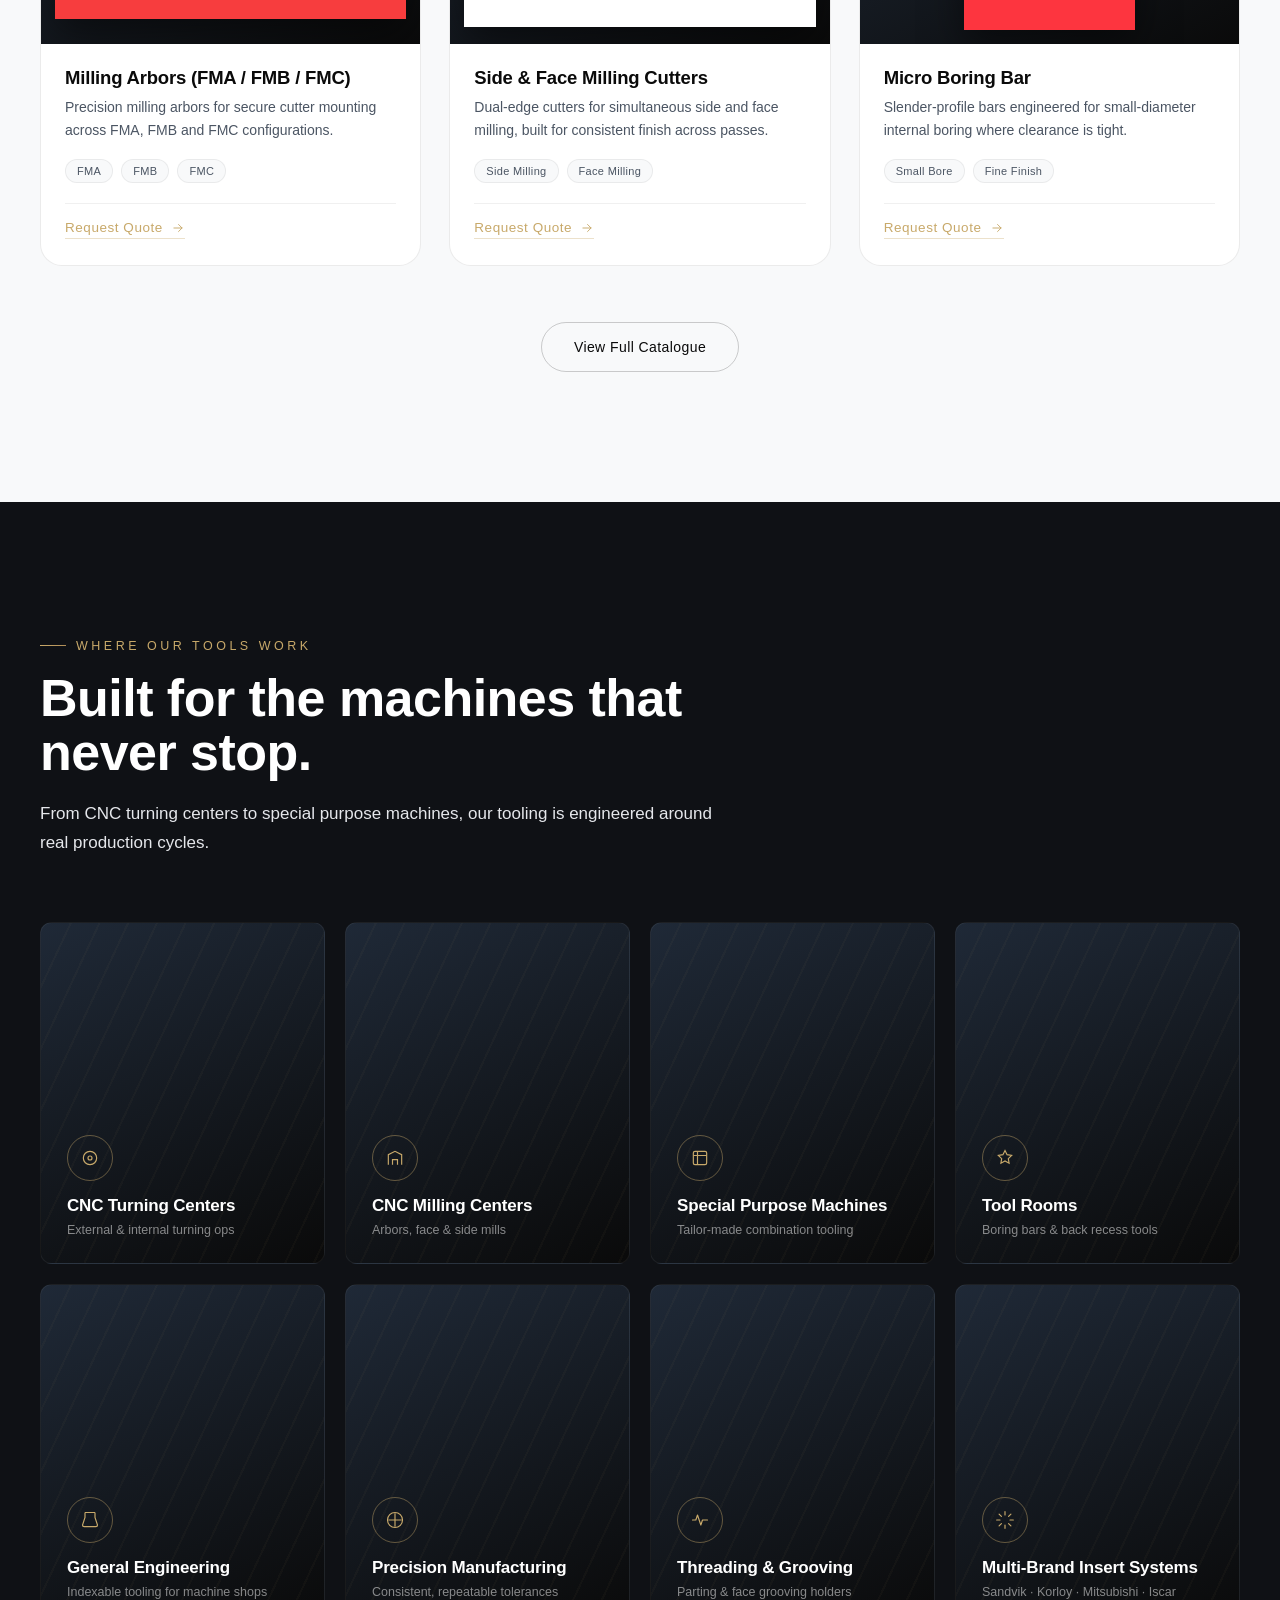
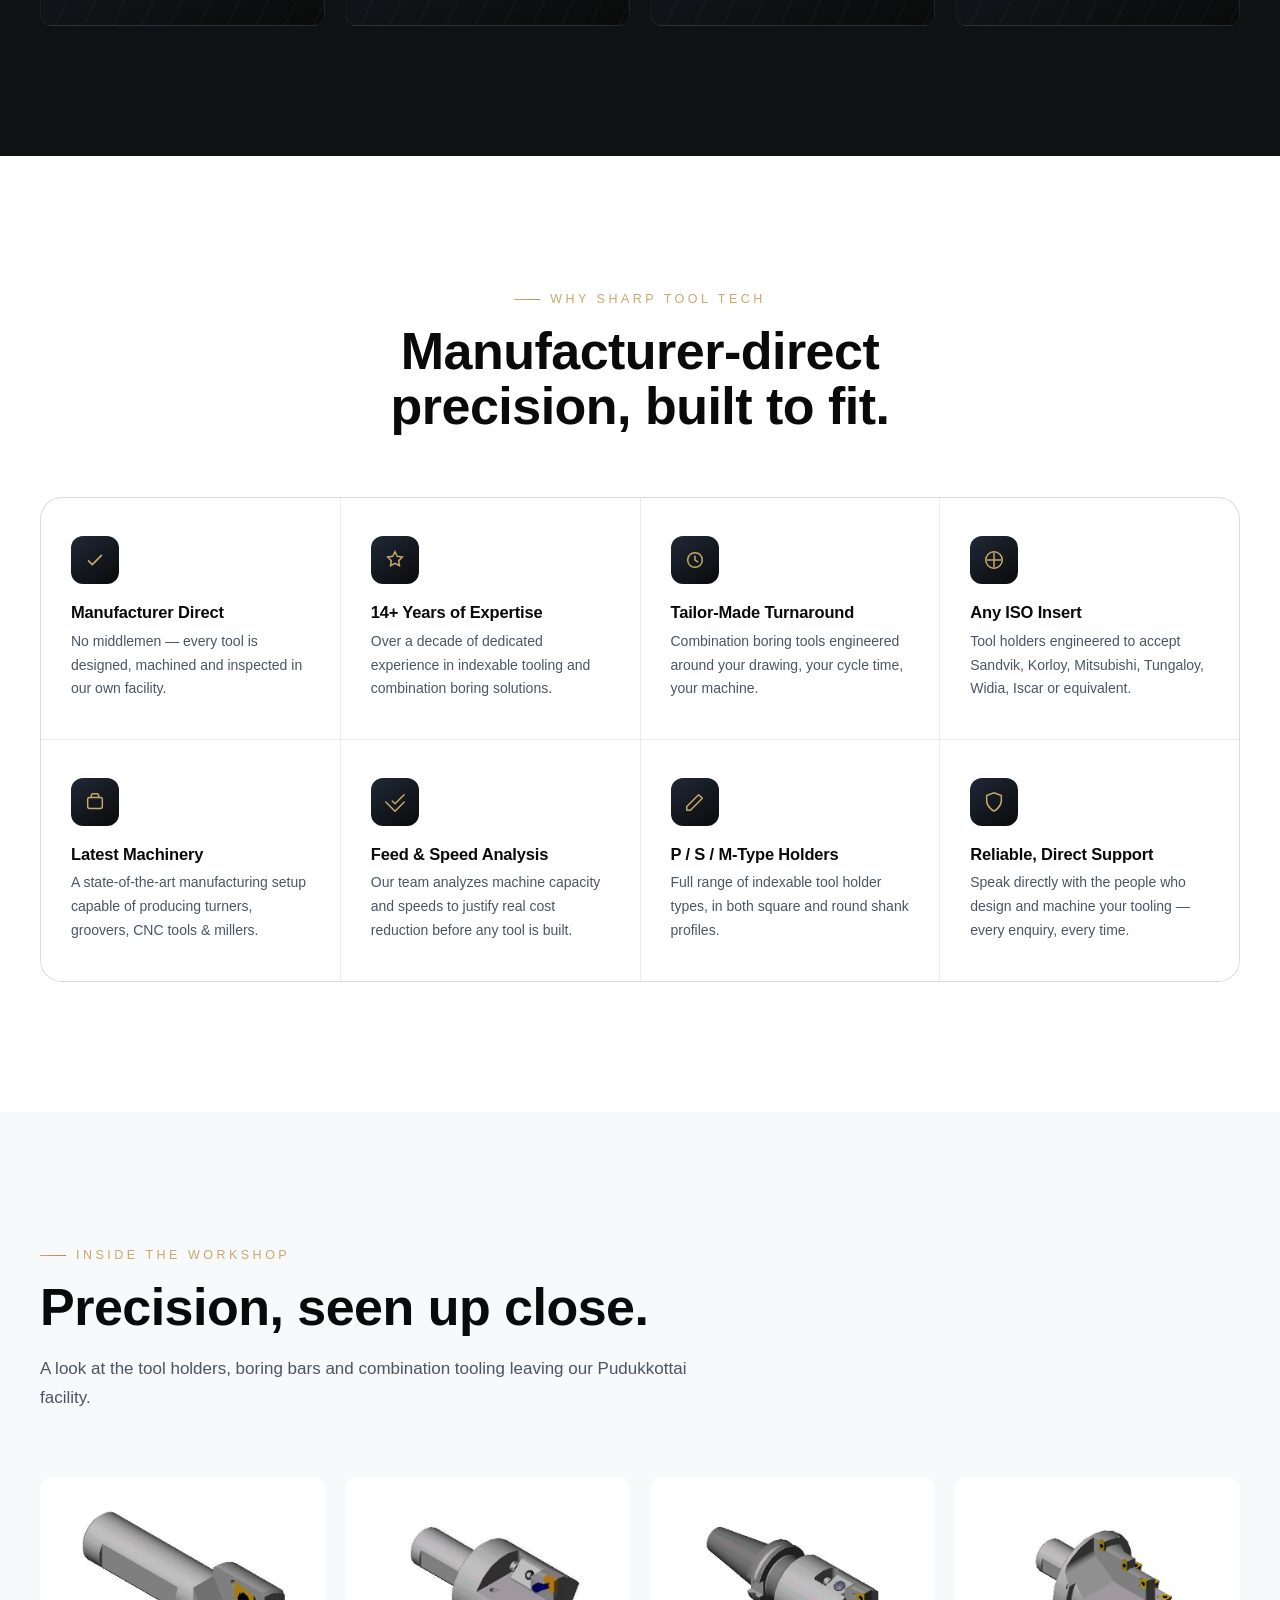
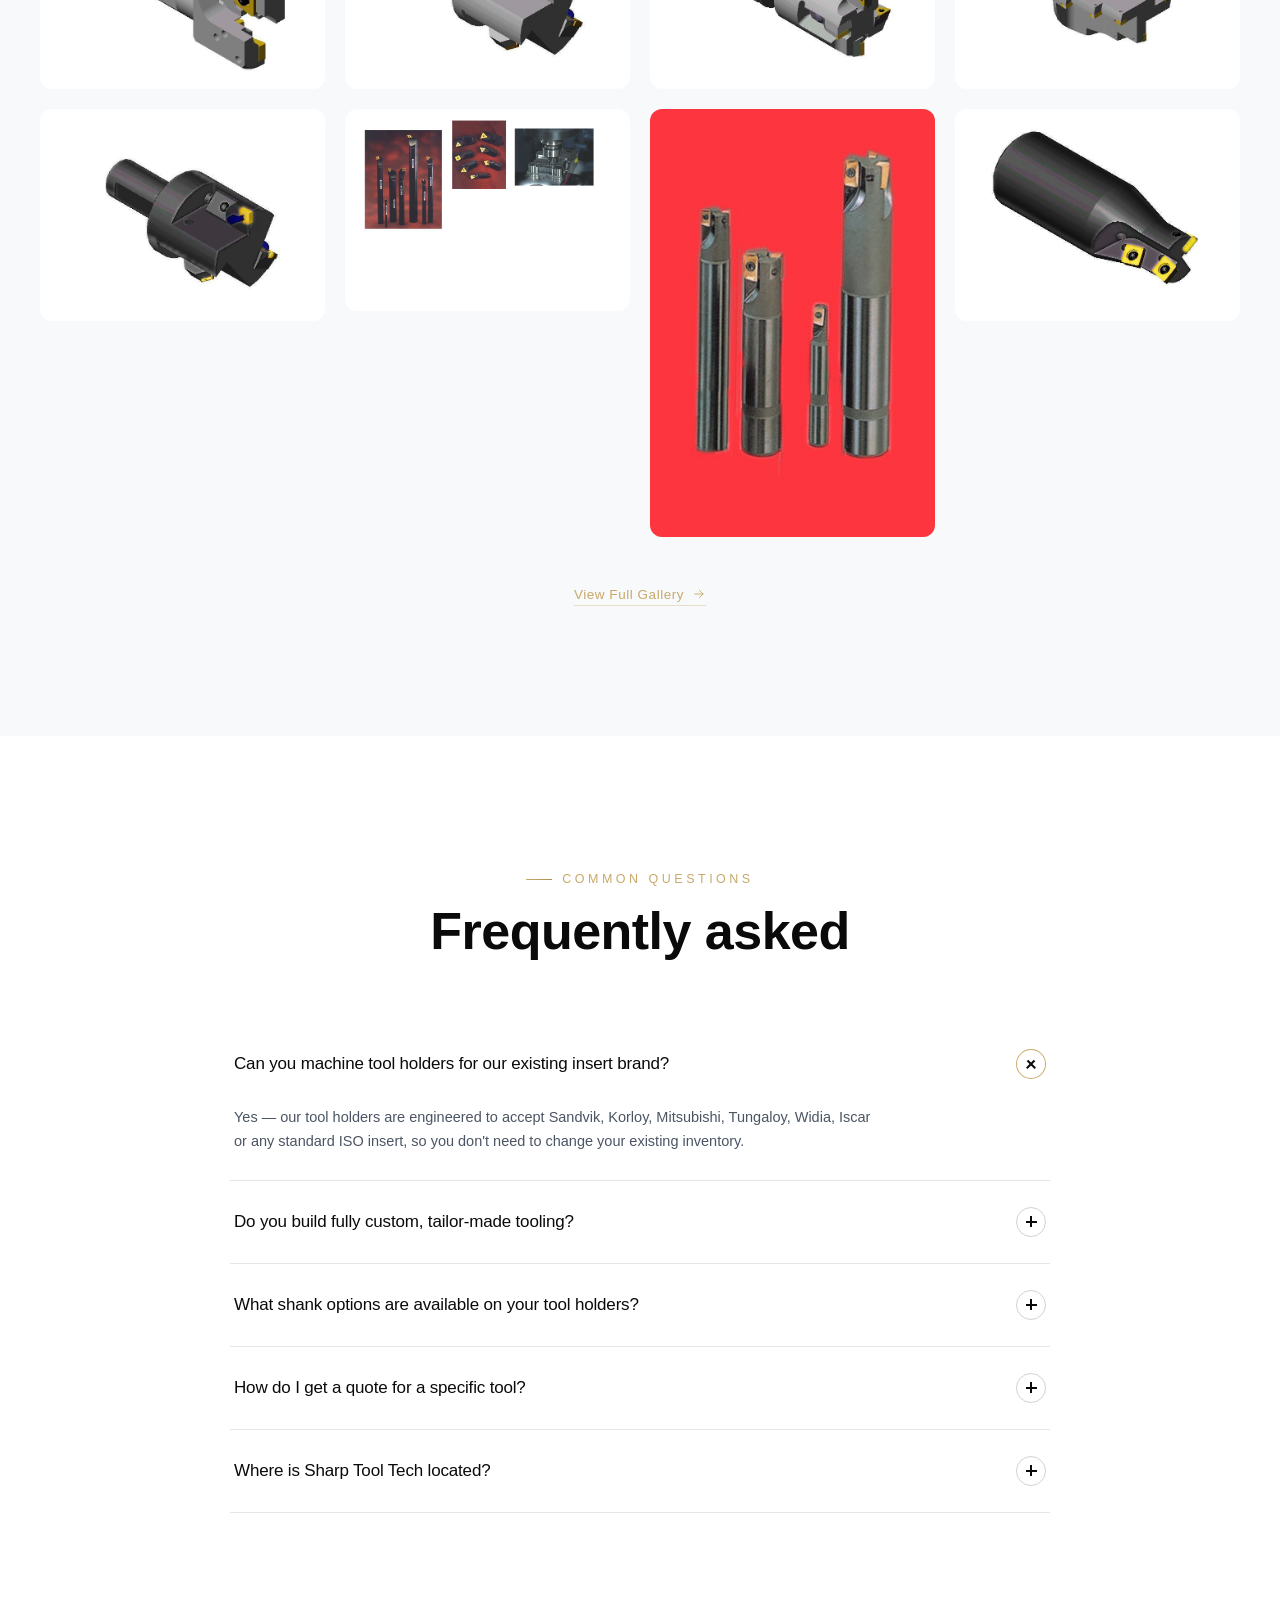
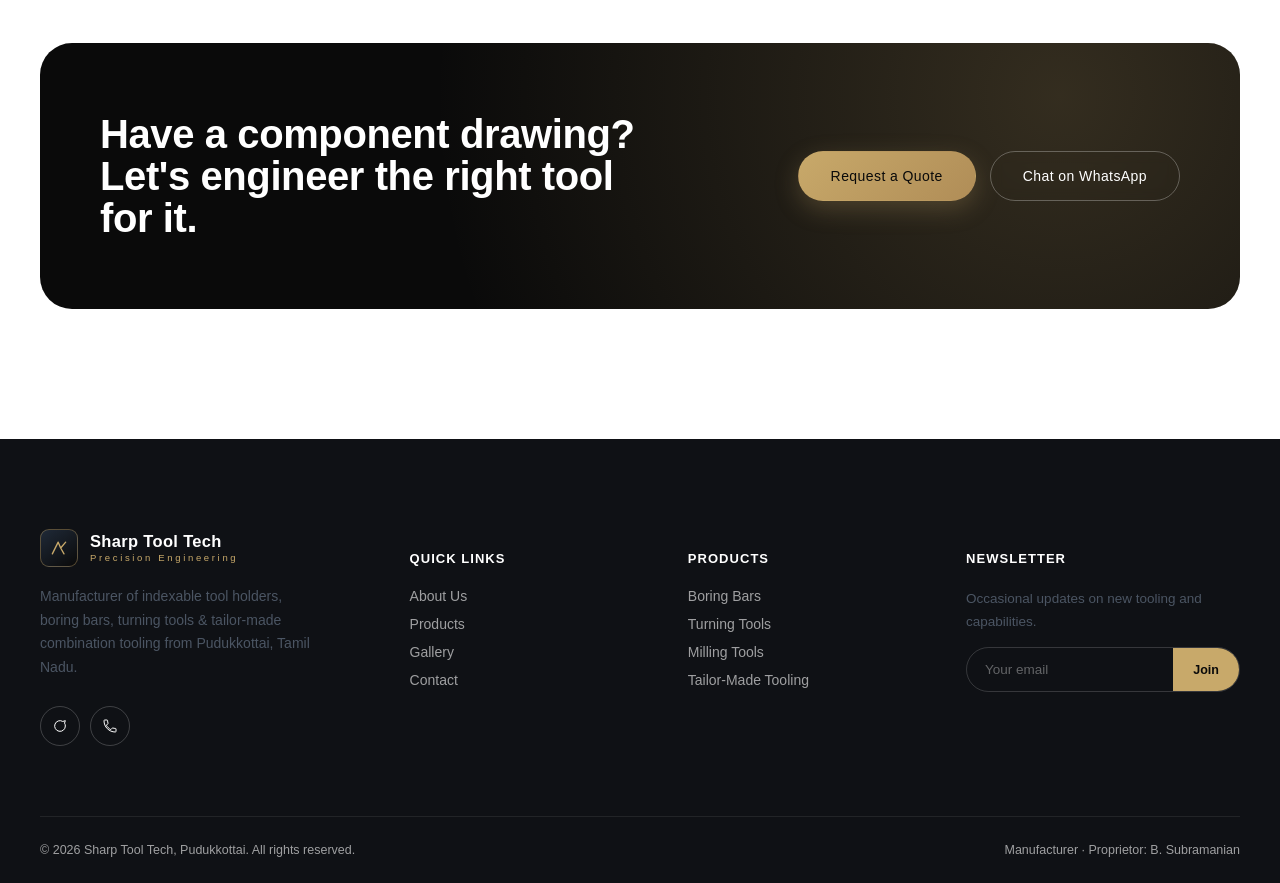
==== commit 57dea203: "Update index.html" ====
--- a/index.html
+++ b/index.html
@@ -1,3 +1,4 @@
+
 <!DOCTYPE html>
 <html lang="en">
 <head>
@@ -14,7 +15,7 @@
 <link rel="preconnect" href="https://fonts.googleapis.com">
 <link rel="preconnect" href="https://fonts.gstatic.com" crossorigin>
 <link href="https://fonts.googleapis.com/css2?family=Space+Grotesk:wght@500;600;700&family=Inter:wght@400;500;600&display=swap" rel="stylesheet">
-<link rel="stylesheet" href="css/style.css">
+<link rel="stylesheet" href="style.css">
 <script type="application/ld+json">
 {
   "@context": "https://schema.org",
@@ -179,7 +180,7 @@
 
       <div class="about-visual" data-reveal data-reveal-delay="2">
         <div class="about-visual-card">
-          <img src="images/products/tailor-made-2.jpg" alt="Tailor made combination boring tool by Sharp Tool Tech">
+          <img src="tailor-made-2.jpg" alt="Tailor made combination boring tool by Sharp Tool Tech">
         </div>
         <div class="about-float-card">
           <div><b>14<span style="color:var(--gold)">+</span></b><span>Years in Precision Tooling</span></div>
@@ -203,7 +204,7 @@
       <div class="product-card" data-cat="tailor-made" data-cat-label="Tailor-Made Tooling" data-specs="Shank Options:Square / Round|Insert Fit:Any ISO Brand|Use Case:Milling · Turning · SPM">
         <div class="product-media">
           <span class="product-tag">Signature</span>
-          <img src="images/products/tailor-made-1.jpg" alt="Tailor Made Combination Boring Bar">
+          <img src="tailor-made-1.jpg" alt="Tailor Made Combination Boring Bar">
           <button class="product-quick" data-quickview aria-label="Quick view"><svg viewBox="0 0 24 24" fill="none"><path d="M2 12s4-7 10-7 10 7 10 7-4 7-10 7-10-7-10-7z" stroke="currentColor" stroke-width="1.5"/><circle cx="12" cy="12" r="3" stroke="currentColor" stroke-width="1.5"/></svg></button>
         </div>
         <div class="product-body">
@@ -217,7 +218,7 @@
       <!-- 2 -->
       <div class="product-card" data-cat="turning" data-cat-label="Turning Tools" data-specs="Type:External %26 Internal|Shank:Square / Round|Insert Fit:ISO Standard">
         <div class="product-media">
-          <img src="images/products/turning-tool-1.jpg" alt="Turning Tool External and Internal">
+          <img src="turning-tool-1.jpg" alt="Turning Tool External and Internal">
           <button class="product-quick" data-quickview aria-label="Quick view"><svg viewBox="0 0 24 24" fill="none"><path d="M2 12s4-7 10-7 10 7 10 7-4 7-10 7-10-7-10-7z" stroke="currentColor" stroke-width="1.5"/><circle cx="12" cy="12" r="3" stroke="currentColor" stroke-width="1.5"/></svg></button>
         </div>
         <div class="product-body">
@@ -231,7 +232,7 @@
       <!-- 3 -->
       <div class="product-card" data-cat="boring" data-cat-label="Boring Bars" data-specs="Type:Rough Boring|Shank:Square / Round|Use Case:Stock Removal">
         <div class="product-media">
-          <img src="images/products/boring-bar-1.jpg" alt="Rough Boring Bar">
+          <img src="boring-bar-1.jpg" alt="Rough Boring Bar">
           <button class="product-quick" data-quickview aria-label="Quick view"><svg viewBox="0 0 24 24" fill="none"><path d="M2 12s4-7 10-7 10 7 10 7-4 7-10 7-10-7-10-7z" stroke="currentColor" stroke-width="1.5"/><circle cx="12" cy="12" r="3" stroke="currentColor" stroke-width="1.5"/></svg></button>
         </div>
         <div class="product-body">
@@ -245,7 +246,7 @@
       <!-- 4 -->
       <div class="product-card" data-cat="milling" data-cat-label="Milling Tools" data-specs="Series:FMA / FMB / FMC|Mount:Arbor Type|Use Case:Milling Machines">
         <div class="product-media">
-          <img src="images/products/milling-tool-1.jpg" alt="Milling Arbors FMA FMB FMC">
+          <img src="milling-tool-1.jpg" alt="Milling Arbors FMA FMB FMC">
           <button class="product-quick" data-quickview aria-label="Quick view"><svg viewBox="0 0 24 24" fill="none"><path d="M2 12s4-7 10-7 10 7 10 7-4 7-10 7-10-7-10-7z" stroke="currentColor" stroke-width="1.5"/><circle cx="12" cy="12" r="3" stroke="currentColor" stroke-width="1.5"/></svg></button>
         </div>
         <div class="product-body">
@@ -259,7 +260,7 @@
       <!-- 5 -->
       <div class="product-card" data-cat="milling" data-cat-label="Milling Tools" data-specs="Type:Face Milling|Mount:Arbor / Shell|Use Case:Face &amp; Shoulder Milling">
         <div class="product-media">
-          <img src="images/products/face-milling-1.jpg" alt="Side and Face Milling Cutter">
+          <img src="face-milling-1.jpg" alt="Side and Face Milling Cutter">
           <button class="product-quick" data-quickview aria-label="Quick view"><svg viewBox="0 0 24 24" fill="none"><path d="M2 12s4-7 10-7 10 7 10 7-4 7-10 7-10-7-10-7z" stroke="currentColor" stroke-width="1.5"/><circle cx="12" cy="12" r="3" stroke="currentColor" stroke-width="1.5"/></svg></button>
         </div>
         <div class="product-body">
@@ -273,7 +274,7 @@
       <!-- 6 -->
       <div class="product-card" data-cat="boring" data-cat-label="Boring Bars" data-specs="Type:Micro Boring|Shank:Round|Use Case:Small Bore Diameters">
         <div class="product-media">
-          <img src="images/products/boring-bar-5.jpg" alt="Micro Boring Bar">
+          <img src="boring-bar-5.jpg" alt="Micro Boring Bar">
           <button class="product-quick" data-quickview aria-label="Quick view"><svg viewBox="0 0 24 24" fill="none"><path d="M2 12s4-7 10-7 10 7 10 7-4 7-10 7-10-7-10-7z" stroke="currentColor" stroke-width="1.5"/><circle cx="12" cy="12" r="3" stroke="currentColor" stroke-width="1.5"/></svg></button>
         </div>
         <div class="product-body">
@@ -392,14 +393,14 @@
     </div>
 
     <div class="masonry">
-      <div class="masonry-item"><img src="images/gallery/gallery-1.jpg" alt="Precision tool holder detail"><div class="masonry-cap">Indexable Tool Holder</div></div>
-      <div class="masonry-item"><img src="images/products/tailor-made-3.jpg" alt="Tailor made boring tool"><div class="masonry-cap">Tailor-Made Boring Tool</div></div>
-      <div class="masonry-item"><img src="images/gallery/gallery-3.jpg" alt="Machined tool component"><div class="masonry-cap">Machined Component</div></div>
-      <div class="masonry-item"><img src="images/products/turning-tool-5.jpg" alt="Turning tool holder"><div class="masonry-cap">External Turning Tool</div></div>
-      <div class="masonry-item"><img src="images/gallery/gallery-5.jpg" alt="Tool inspection"><div class="masonry-cap">Quality Inspection</div></div>
-      <div class="masonry-item"><img src="images/products/boring-bar-6.jpg" alt="Boring bar detail"><div class="masonry-cap">Boring Bar Detail</div></div>
-      <div class="masonry-item"><img src="images/gallery/gallery-7.jpg" alt="Workshop tooling"><div class="masonry-cap">Workshop Tooling</div></div>
-      <div class="masonry-item"><img src="images/products/tailor-made-6.jpg" alt="Combination tooling assembly"><div class="masonry-cap">Combination Assembly</div></div>
+      <div class="masonry-item"><img src="gallery-1.jpg" alt="Precision tool holder detail"><div class="masonry-cap">Indexable Tool Holder</div></div>
+      <div class="masonry-item"><img src="tailor-made-3.jpg" alt="Tailor made boring tool"><div class="masonry-cap">Tailor-Made Boring Tool</div></div>
+      <div class="masonry-item"><img src="gallery-3.jpg" alt="Machined tool component"><div class="masonry-cap">Machined Component</div></div>
+      <div class="masonry-item"><img src="turning-tool-5.jpg" alt="Turning tool holder"><div class="masonry-cap">External Turning Tool</div></div>
+      <div class="masonry-item"><img src="gallery-5.jpg" alt="Tool inspection"><div class="masonry-cap">Quality Inspection</div></div>
+      <div class="masonry-item"><img src="boring-bar-6.jpg" alt="Boring bar detail"><div class="masonry-cap">Boring Bar Detail</div></div>
+      <div class="masonry-item"><img src="gallery-7.jpg" alt="Workshop tooling"><div class="masonry-cap">Workshop Tooling</div></div>
+      <div class="masonry-item"><img src="tailor-made-6.jpg" alt="Combination tooling assembly"><div class="masonry-cap">Combination Assembly</div></div>
     </div>
 
     <div class="tac" style="margin-top:48px;">
@@ -530,6 +531,6 @@
   </div>
 </div>
 
-<script src="js/main.js"></script>
+<script src="main.js"></script>
 </body>
 </html>
--- a/style.css
+++ b/style.css
@@ -0,0 +1,840 @@
+/* =========================================================
+   SHARP TOOL TECH — Design System
+   Obsidian / Gunmetal / Champagne Gold — Precision Engineering
+   ========================================================= */
+
+:root{
+  /* Primary */
+  --obsidian:#0A0A0A;
+  --charcoal:#111827;
+  --gunmetal:#1F2937;
+
+  /* Secondary */
+  --titanium:#4B5563;
+  --graphite:#374151;
+  --platinum:#E5E7EB;
+
+  /* Accent */
+  --gold:#C8A96A;
+  --brass:#B08D57;
+
+  /* Background */
+  --white:#FFFFFF;
+  --soft-platinum:#F8F9FA;
+  --dark-carbon:#0F1115;
+
+  /* Text */
+  --text-black:#0A0A0A;
+  --text-slate:#4B5563;
+  --text-white:#FFFFFF;
+
+  /* Type */
+  --font-head:'Space Grotesk', sans-serif;
+  --font-body:'Inter', sans-serif;
+
+  /* Motion */
+  --ease:cubic-bezier(.16,.84,.44,1);
+  --fast:.35s var(--ease);
+  --slow:1.1s var(--ease);
+
+  --radius:22px;
+  --radius-sm:12px;
+  --container:1360px;
+}
+
+*,*::before,*::after{box-sizing:border-box;}
+html{scroll-behavior:smooth;}
+body{
+  margin:0;
+  font-family:var(--font-body);
+  background:var(--white);
+  color:var(--text-black);
+  -webkit-font-smoothing:antialiased;
+  overflow-x:hidden;
+}
+img{max-width:100%;display:block;}
+a{color:inherit;text-decoration:none;}
+ul{list-style:none;margin:0;padding:0;}
+button{font-family:inherit;cursor:pointer;}
+input,textarea,select{font-family:inherit;}
+
+::selection{background:var(--gold);color:var(--obsidian);}
+
+.container{
+  width:100%;
+  max-width:var(--container);
+  margin:0 auto;
+  padding:0 40px;
+}
+@media(max-width:768px){ .container{padding:0 22px;} }
+
+/* ---------- Reveal on scroll ---------- */
+[data-reveal]{opacity:0;transform:translateY(36px);transition:opacity 1s var(--ease),transform 1s var(--ease);}
+[data-reveal].is-visible{opacity:1;transform:translateY(0);}
+[data-reveal-delay="1"]{transition-delay:.1s;}
+[data-reveal-delay="2"]{transition-delay:.2s;}
+[data-reveal-delay="3"]{transition-delay:.3s;}
+[data-reveal-delay="4"]{transition-delay:.4s;}
+
+/* ---------- Eyebrow / Section labels ---------- */
+.eyebrow{
+  display:inline-flex;
+  align-items:center;
+  gap:10px;
+  font-family:var(--font-head);
+  font-size:12.5px;
+  letter-spacing:.28em;
+  text-transform:uppercase;
+  color:var(--gold);
+  font-weight:500;
+  margin-bottom:18px;
+}
+.eyebrow::before{
+  content:"";
+  width:26px;height:1px;
+  background:linear-gradient(90deg,var(--gold),var(--brass));
+}
+
+h1,h2,h3,h4{
+  font-family:var(--font-head);
+  font-weight:600;
+  line-height:1.05;
+  margin:0;
+  letter-spacing:-.01em;
+}
+p{margin:0;line-height:1.7;color:var(--text-slate);}
+
+.section{padding:130px 0;}
+@media(max-width:900px){ .section{padding:88px 0;} }
+
+.section-head{max-width:680px;margin-bottom:64px;}
+.section-head.center{margin-left:auto;margin-right:auto;text-align:center;}
+.section-head h2{font-size:clamp(32px,4.2vw,52px);color:var(--obsidian);}
+.section-head p{margin-top:20px;font-size:17px;}
+
+.dark{background:var(--obsidian);color:var(--text-white);}
+.dark p{color:var(--platinum);}
+.dark .section-head h2{color:var(--text-white);}
+.dark-carbon{background:var(--dark-carbon);}
+
+/* ---------- Buttons ---------- */
+.btn{
+  display:inline-flex;align-items:center;justify-content:center;gap:10px;
+  padding:16px 32px;
+  border-radius:100px;
+  font-family:var(--font-head);
+  font-size:14px;
+  font-weight:500;
+  letter-spacing:.03em;
+  border:1px solid transparent;
+  transition:transform var(--fast),background var(--fast),border-color var(--fast),color var(--fast),box-shadow var(--fast);
+  white-space:nowrap;
+}
+.btn-gold{
+  background:linear-gradient(135deg,var(--gold),var(--brass));
+  color:var(--obsidian);
+  box-shadow:0 8px 24px rgba(200,169,106,.25);
+}
+.btn-gold:hover{transform:translateY(-3px);box-shadow:0 14px 32px rgba(200,169,106,.38);}
+
+.btn-ghost{
+  background:transparent;
+  color:var(--text-white);
+  border-color:rgba(255,255,255,.28);
+  backdrop-filter:blur(6px);
+}
+.btn-ghost:hover{border-color:var(--gold);color:var(--gold);transform:translateY(-3px);}
+
+.btn-outline-dark{
+  background:transparent;
+  color:var(--obsidian);
+  border-color:rgba(10,10,10,.2);
+}
+.btn-outline-dark:hover{border-color:var(--obsidian);transform:translateY(-3px);}
+
+.btn-sm{padding:12px 22px;font-size:12.5px;}
+
+.text-link{
+  display:inline-flex;align-items:center;gap:8px;
+  font-family:var(--font-head);
+  font-size:13.5px;letter-spacing:.04em;
+  color:var(--gold);
+  border-bottom:1px solid rgba(200,169,106,.35);
+  padding-bottom:3px;
+  transition:gap var(--fast),border-color var(--fast);
+}
+.text-link:hover{gap:13px;border-color:var(--gold);}
+.text-link svg{width:14px;height:14px;transition:transform var(--fast);}
+.text-link:hover svg{transform:translateX(3px);}
+
+/* =========================================================
+   PRELOADER
+   ========================================================= */
+#preloader{
+  position:fixed;inset:0;z-index:9999;
+  background:var(--obsidian);
+  display:flex;flex-direction:column;align-items:center;justify-content:center;
+  gap:22px;
+  transition:opacity .7s var(--ease),visibility .7s var(--ease);
+}
+#preloader.hide{opacity:0;visibility:hidden;pointer-events:none;}
+.pl-mark{font-family:var(--font-head);font-size:13px;letter-spacing:.4em;color:var(--gold);text-transform:uppercase;}
+.pl-bar{width:220px;height:1px;background:rgba(255,255,255,.12);position:relative;overflow:hidden;}
+.pl-bar::after{
+  content:"";position:absolute;left:0;top:0;bottom:0;width:0%;
+  background:linear-gradient(90deg,var(--gold),var(--brass));
+  animation:plfill 1.6s var(--ease) forwards;
+}
+@keyframes plfill{to{width:100%;}}
+
+/* =========================================================
+   NAVIGATION
+   ========================================================= */
+.nav{
+  position:fixed;top:0;left:0;right:0;z-index:1000;
+  padding:26px 0;
+  transition:background var(--fast),padding var(--fast),border-color var(--fast);
+  border-bottom:1px solid transparent;
+}
+.nav.scrolled{
+  background:rgba(10,10,10,.86);
+  backdrop-filter:blur(14px) saturate(140%);
+  padding:16px 0;
+  border-color:rgba(255,255,255,.06);
+}
+.nav .container{display:flex;align-items:center;justify-content:space-between;gap:24px;}
+.brand{display:flex;align-items:center;gap:12px;font-family:var(--font-head);color:var(--text-white);}
+.brand-mark{
+  width:38px;height:38px;border-radius:9px;
+  display:flex;align-items:center;justify-content:center;
+  background:linear-gradient(145deg,var(--gunmetal),var(--obsidian));
+  border:1px solid rgba(200,169,106,.4);
+  position:relative;
+  overflow:hidden;
+}
+.brand-mark svg{width:20px;height:20px;}
+.brand-name{font-size:16.5px;font-weight:600;letter-spacing:.02em;line-height:1.15;}
+.brand-name span{display:block;font-size:9.5px;letter-spacing:.28em;color:var(--gold);font-weight:500;margin-top:2px;}
+
+.nav-links{display:flex;align-items:center;gap:38px;}
+.nav-links a{
+  position:relative;
+  font-family:var(--font-head);
+  font-size:13.5px;letter-spacing:.03em;
+  color:rgba(255,255,255,.82);
+  padding-bottom:6px;
+  transition:color var(--fast);
+}
+.nav-links a::after{
+  content:"";position:absolute;left:0;bottom:0;width:0%;height:1px;
+  background:linear-gradient(90deg,var(--gold),var(--brass));
+  transition:width var(--fast);
+}
+.nav-links a:hover,.nav-links a.active{color:var(--text-white);}
+.nav-links a:hover::after,.nav-links a.active::after{width:100%;}
+
+.nav-actions{display:flex;align-items:center;gap:14px;}
+.icon-btn{
+  width:40px;height:40px;border-radius:50%;
+  display:flex;align-items:center;justify-content:center;
+  border:1px solid rgba(255,255,255,.2);
+  color:var(--text-white);
+  transition:border-color var(--fast),color var(--fast),background var(--fast);
+}
+.icon-btn:hover{border-color:var(--gold);color:var(--gold);}
+.icon-btn svg{width:16px;height:16px;}
+
+.nav-burger{
+  display:none;
+  width:40px;height:40px;border-radius:50%;
+  align-items:center;justify-content:center;
+  border:1px solid rgba(255,255,255,.2);
+  color:var(--text-white);
+}
+
+.mobile-menu{
+  position:fixed;inset:0;z-index:1100;
+  background:var(--obsidian);
+  display:flex;flex-direction:column;
+  padding:110px 32px 40px;
+  transform:translateY(-100%);
+  transition:transform .55s var(--ease);
+}
+.mobile-menu.open{transform:translateY(0);}
+.mobile-menu a{
+  font-family:var(--font-head);
+  font-size:26px;color:var(--text-white);
+  padding:16px 0;border-bottom:1px solid rgba(255,255,255,.08);
+}
+.mobile-close{position:absolute;top:26px;right:26px;}
+
+@media(max-width:980px){
+  .nav-links{display:none;}
+  .nav-burger{display:flex;}
+  .nav-actions .icon-btn,
+  .nav-actions .btn{display:none;}
+}
+
+/* =========================================================
+   HERO
+   ========================================================= */
+.hero{
+  position:relative;
+  min-height:100vh;
+  display:flex;flex-direction:column;justify-content:flex-end;
+  background:var(--obsidian);
+  overflow:hidden;
+  padding-top:140px;
+}
+.hero-canvas-wrap{
+  position:absolute;inset:0;z-index:0;
+}
+.hero-bg-grid{
+  position:absolute;inset:0;
+  background-image:
+    linear-gradient(rgba(255,255,255,.035) 1px,transparent 1px),
+    linear-gradient(90deg,rgba(255,255,255,.035) 1px,transparent 1px);
+  background-size:64px 64px;
+  mask-image:radial-gradient(circle at 70% 40%,black,transparent 75%);
+}
+.hero-glow{
+  position:absolute;
+  width:900px;height:900px;
+  right:-260px;top:-260px;
+  background:radial-gradient(circle,rgba(200,169,106,.16),transparent 65%);
+  filter:blur(10px);
+}
+.hero-glow-2{
+  position:absolute;
+  width:640px;height:640px;
+  left:-180px;bottom:-260px;
+  background:radial-gradient(circle,rgba(31,41,55,.9),transparent 70%);
+}
+.hero-schematic{
+  position:absolute;right:4%;top:50%;transform:translateY(-46%);
+  width:min(46vw,620px);
+  opacity:.9;
+}
+.hero-schematic svg{width:100%;height:auto;}
+
+.hero-content{
+  position:relative;z-index:2;
+  padding-bottom:70px;
+}
+.hero-top-row{display:flex;justify-content:space-between;align-items:flex-end;gap:40px;margin-bottom:36px;}
+.hero-content h1{
+  color:var(--text-white);
+  font-size:clamp(42px,6.4vw,88px);
+  font-weight:600;
+  max-width:920px;
+}
+.hero-content h1 em{
+  font-style:normal;
+  background:linear-gradient(120deg,var(--gold),var(--brass) 60%,var(--gold));
+  -webkit-background-clip:text;background-clip:text;color:transparent;
+}
+.hero-sub{
+  max-width:520px;
+  color:var(--platinum);
+  font-size:17px;
+  margin-top:26px;
+}
+.hero-cta-row{display:flex;flex-wrap:wrap;gap:16px;margin-top:44px;}
+
+.hero-stats{
+  position:relative;z-index:2;
+  border-top:1px solid rgba(255,255,255,.12);
+  padding-top:34px;
+  display:grid;
+  grid-template-columns:repeat(4,1fr);
+  gap:24px;
+}
+.hero-stat b{
+  display:block;font-family:var(--font-head);
+  font-size:clamp(26px,3vw,38px);color:var(--text-white);font-weight:600;
+}
+.hero-stat b .stat-suffix{color:var(--gold);}
+.hero-stat span{
+  display:block;margin-top:6px;font-size:12px;letter-spacing:.08em;
+  text-transform:uppercase;color:rgba(255,255,255,.5);
+}
+@media(max-width:900px){
+  .hero-stats{grid-template-columns:repeat(2,1fr);row-gap:28px;}
+  .hero-schematic{display:none;}
+  .hero-top-row{flex-direction:column;align-items:flex-start;}
+}
+
+.scroll-cue{
+  position:absolute;left:40px;bottom:26px;z-index:3;
+  display:flex;align-items:center;gap:12px;
+  color:rgba(255,255,255,.55);font-size:11px;letter-spacing:.2em;text-transform:uppercase;
+  font-family:var(--font-head);
+}
+.scroll-cue .line{width:1px;height:40px;background:rgba(255,255,255,.25);position:relative;overflow:hidden;}
+.scroll-cue .line::after{content:"";position:absolute;top:-40px;left:0;width:100%;height:40%;background:var(--gold);animation:scrolldrop 2s var(--ease) infinite;}
+@keyframes scrolldrop{to{top:100%;}}
+@media(max-width:768px){.scroll-cue{display:none;}}
+
+/* =========================================================
+   MARQUEE (brand compatibility strip)
+   ========================================================= */
+.marquee-strip{
+  background:var(--charcoal);
+  border-top:1px solid rgba(255,255,255,.06);
+  border-bottom:1px solid rgba(255,255,255,.06);
+  padding:26px 0;
+  overflow:hidden;
+}
+.marquee-label{
+  font-family:var(--font-head);font-size:11.5px;letter-spacing:.22em;
+  color:rgba(255,255,255,.45);text-transform:uppercase;
+  padding:0 0 14px 0;text-align:center;
+}
+.marquee-track{display:flex;width:max-content;animation:marquee 30s linear infinite;}
+.marquee-track span{
+  font-family:var(--font-head);font-size:20px;color:rgba(255,255,255,.55);
+  padding:0 44px;white-space:nowrap;letter-spacing:.02em;
+  display:flex;align-items:center;gap:44px;
+}
+.marquee-track span::after{content:"◆";color:var(--gold);font-size:9px;}
+@keyframes marquee{from{transform:translateX(0);}to{transform:translateX(-50%);}}
+
+/* =========================================================
+   ABOUT
+   ========================================================= */
+.about-grid{
+  display:grid;grid-template-columns:1fr 1fr;gap:80px;align-items:center;
+}
+@media(max-width:960px){.about-grid{grid-template-columns:1fr;gap:52px;}}
+
+.about-copy p + p{margin-top:18px;}
+.value-list{margin-top:34px;display:grid;gap:18px;}
+.value-item{display:flex;gap:16px;align-items:flex-start;}
+.value-num{
+  font-family:var(--font-head);color:var(--gold);font-size:13px;
+  border:1px solid rgba(200,169,106,.4);border-radius:50%;
+  width:34px;height:34px;flex:none;display:flex;align-items:center;justify-content:center;
+}
+.value-item h4{font-size:16.5px;color:var(--obsidian);margin-bottom:4px;}
+.value-item p{font-size:14.5px;}
+
+.about-visual{position:relative;}
+.about-visual-card{
+  border-radius:var(--radius);
+  overflow:hidden;
+  aspect-ratio:4/5;
+  background:linear-gradient(160deg,var(--gunmetal),var(--obsidian));
+  position:relative;
+  border:1px solid rgba(200,169,106,.18);
+}
+.about-visual-card img{width:100%;height:100%;object-fit:cover;opacity:.92;mix-blend-mode:luminosity;}
+.about-visual-card::after{
+  content:"";position:absolute;inset:0;
+  background:linear-gradient(180deg,transparent 40%,rgba(0,0,0,.75));
+}
+.about-float-card{
+  position:absolute;left:-48px;bottom:-38px;
+  background:rgba(255,255,255,.85);
+  backdrop-filter:blur(18px);
+  border:1px solid rgba(255,255,255,.6);
+  border-radius:var(--radius-sm);
+  padding:22px 26px;
+  box-shadow:0 24px 60px rgba(10,10,10,.18);
+  display:flex;gap:18px;align-items:center;
+}
+.about-float-card b{
+  font-family:var(--font-head);font-size:30px;color:var(--obsidian);
+}
+.about-float-card span{display:block;font-size:11.5px;color:var(--text-slate);letter-spacing:.04em;text-transform:uppercase;margin-top:2px;}
+@media(max-width:600px){ .about-float-card{left:16px;right:16px;bottom:-28px;} }
+
+/* =========================================================
+   PRODUCT CARDS
+   ========================================================= */
+.filter-row{
+  display:flex;flex-wrap:wrap;gap:10px;margin-bottom:52px;
+}
+.filter-btn{
+  padding:10px 20px;border-radius:100px;
+  border:1px solid rgba(10,10,10,.14);
+  font-family:var(--font-head);font-size:12.5px;letter-spacing:.03em;
+  color:var(--text-slate);
+  transition:all var(--fast);
+  background:transparent;
+}
+.filter-btn:hover{border-color:var(--gold);color:var(--obsidian);}
+.filter-btn.active{
+  background:var(--obsidian);color:var(--text-white);border-color:var(--obsidian);
+}
+
+.product-grid{
+  display:grid;
+  grid-template-columns:repeat(3,1fr);
+  gap:28px;
+}
+@media(max-width:980px){.product-grid{grid-template-columns:repeat(2,1fr);} }
+@media(max-width:640px){.product-grid{grid-template-columns:1fr;} }
+
+.product-card{
+  background:var(--white);
+  border:1px solid rgba(10,10,10,.08);
+  border-radius:var(--radius);
+  overflow:hidden;
+  transition:transform var(--fast),box-shadow var(--fast),border-color var(--fast);
+  display:flex;flex-direction:column;
+}
+.product-card:hover{
+  transform:translateY(-8px);
+  box-shadow:0 30px 60px rgba(10,10,10,.12);
+  border-color:rgba(200,169,106,.4);
+}
+.product-media{
+  position:relative;
+  aspect-ratio:4/3;
+  background:linear-gradient(150deg,var(--gunmetal),var(--obsidian));
+  overflow:hidden;
+}
+.product-media img{
+  width:100%;height:100%;object-fit:contain;
+  padding:14px;
+  transition:transform .7s var(--ease);
+  filter:drop-shadow(0 14px 20px rgba(0,0,0,.5));
+}
+.product-card:hover .product-media img{transform:scale(1.07);}
+.product-tag{
+  position:absolute;top:14px;left:14px;
+  background:rgba(0,0,0,.55);backdrop-filter:blur(6px);
+  border:1px solid rgba(200,169,106,.4);
+  color:var(--gold);font-family:var(--font-head);
+  font-size:10.5px;letter-spacing:.1em;text-transform:uppercase;
+  padding:6px 12px;border-radius:100px;
+}
+.product-quick{
+  position:absolute;right:14px;bottom:14px;
+  width:40px;height:40px;border-radius:50%;
+  background:rgba(255,255,255,.92);
+  display:flex;align-items:center;justify-content:center;
+  opacity:0;transform:translateY(8px);
+  transition:all var(--fast);
+}
+.product-card:hover .product-quick{opacity:1;transform:translateY(0);}
+.product-quick svg{width:16px;height:16px;color:var(--obsidian);}
+
+.product-body{padding:24px 24px 26px;flex:1;display:flex;flex-direction:column;}
+.product-body h3{font-size:18.5px;color:var(--obsidian);margin-bottom:8px;}
+.product-body p{font-size:14px;flex:1;}
+.product-meta{
+  display:flex;flex-wrap:wrap;gap:8px;margin:16px 0 20px;
+}
+.chip{
+  font-size:11px;letter-spacing:.03em;
+  padding:5px 11px;border-radius:100px;
+  background:var(--soft-platinum);color:var(--text-slate);
+  border:1px solid rgba(10,10,10,.06);
+}
+.product-actions{display:flex;align-items:center;justify-content:space-between;gap:12px;padding-top:16px;border-top:1px solid rgba(10,10,10,.06);}
+
+/* =========================================================
+   INDUSTRIES
+   ========================================================= */
+.industry-grid{
+  display:grid;grid-template-columns:repeat(4,1fr);gap:20px;
+}
+@media(max-width:980px){.industry-grid{grid-template-columns:repeat(2,1fr);}}
+@media(max-width:560px){.industry-grid{grid-template-columns:1fr;}}
+
+.industry-card{
+  position:relative;border-radius:var(--radius-sm);
+  aspect-ratio:3/3.6;
+  overflow:hidden;
+  background:linear-gradient(155deg,var(--gunmetal) 0%,var(--obsidian) 100%);
+  padding:26px;
+  display:flex;flex-direction:column;justify-content:flex-end;
+  transition:transform var(--fast);
+  border:1px solid rgba(255,255,255,.06);
+}
+.industry-card:hover{transform:translateY(-6px);}
+.industry-card::before{
+  content:"";position:absolute;inset:0;
+  background-image:
+    repeating-linear-gradient(115deg,rgba(200,169,106,.05) 0 2px,transparent 2px 26px);
+  opacity:.7;
+}
+.industry-icon{
+  width:46px;height:46px;border-radius:50%;
+  border:1px solid rgba(200,169,106,.45);
+  display:flex;align-items:center;justify-content:center;
+  color:var(--gold);margin-bottom:16px;position:relative;z-index:1;
+}
+.industry-icon svg{width:20px;height:20px;}
+.industry-card h4{position:relative;z-index:1;color:var(--text-white);font-size:17px;}
+.industry-card span{position:relative;z-index:1;display:block;margin-top:8px;font-size:12.5px;color:rgba(255,255,255,.5);}
+
+/* =========================================================
+   WHY CHOOSE US
+   ========================================================= */
+.feature-grid{
+  display:grid;grid-template-columns:repeat(4,1fr);gap:1px;
+  background:rgba(10,10,10,.08);
+  border:1px solid rgba(10,10,10,.08);
+  border-radius:var(--radius);
+  overflow:hidden;
+}
+@media(max-width:900px){.feature-grid{grid-template-columns:repeat(2,1fr);}}
+@media(max-width:560px){.feature-grid{grid-template-columns:1fr;}}
+.feature-item{
+  background:var(--white);
+  padding:38px 30px;
+  transition:background var(--fast);
+}
+.feature-item:hover{background:var(--soft-platinum);}
+.feature-icon{
+  width:48px;height:48px;border-radius:12px;
+  background:linear-gradient(145deg,var(--gunmetal),var(--obsidian));
+  display:flex;align-items:center;justify-content:center;color:var(--gold);
+  margin-bottom:20px;
+}
+.feature-icon svg{width:22px;height:22px;}
+.feature-item h4{font-size:16.5px;color:var(--obsidian);margin-bottom:8px;}
+.feature-item p{font-size:14px;}
+
+/* =========================================================
+   GALLERY (masonry)
+   ========================================================= */
+.masonry{
+  columns:4 240px;column-gap:20px;
+}
+@media(max-width:900px){.masonry{columns:2 200px;}}
+@media(max-width:520px){.masonry{columns:1;}}
+.masonry-item{
+  break-inside:avoid;margin-bottom:20px;border-radius:var(--radius-sm);
+  overflow:hidden;position:relative;
+  background:var(--gunmetal);
+}
+.masonry-item img{width:100%;display:block;transition:transform .6s var(--ease);}
+.masonry-item:hover img{transform:scale(1.06);}
+.masonry-cap{
+  position:absolute;left:0;right:0;bottom:0;padding:16px;
+  background:linear-gradient(0deg,rgba(0,0,0,.75),transparent);
+  color:var(--text-white);font-family:var(--font-head);font-size:12.5px;letter-spacing:.03em;
+  opacity:0;transform:translateY(8px);transition:all var(--fast);
+}
+.masonry-item:hover .masonry-cap{opacity:1;transform:translateY(0);}
+
+/* =========================================================
+   CTA STRIP
+   ========================================================= */
+.cta-strip{
+  position:relative;overflow:hidden;
+  background:var(--obsidian);
+  border-radius:32px;
+  padding:70px 60px;
+  display:flex;justify-content:space-between;align-items:center;gap:40px;
+  flex-wrap:wrap;
+}
+.cta-strip::before{
+  content:"";position:absolute;inset:0;
+  background:radial-gradient(circle at 85% 20%,rgba(200,169,106,.22),transparent 60%);
+}
+.cta-strip h3{position:relative;z-index:1;color:var(--text-white);font-size:clamp(26px,3.4vw,40px);max-width:560px;}
+.cta-actions{position:relative;z-index:1;display:flex;gap:14px;flex-wrap:wrap;}
+@media(max-width:768px){.cta-strip{padding:44px 28px;border-radius:24px;}}
+
+/* =========================================================
+   TESTIMONIAL / TRUST STRIP
+   ========================================================= */
+.trust-grid{display:grid;grid-template-columns:repeat(3,1fr);gap:28px;}
+@media(max-width:900px){.trust-grid{grid-template-columns:1fr;}}
+.trust-card{
+  background:rgba(255,255,255,.04);
+  border:1px solid rgba(255,255,255,.1);
+  border-radius:var(--radius);
+  padding:32px;
+  backdrop-filter:blur(10px);
+}
+.trust-card svg{width:26px;height:26px;color:var(--gold);margin-bottom:18px;}
+.trust-card p{color:var(--platinum);font-size:15px;}
+.trust-card h5{margin-top:20px;font-family:var(--font-head);color:var(--text-white);font-size:14px;}
+
+/* =========================================================
+   FAQ ACCORDION
+   ========================================================= */
+.accordion{max-width:820px;margin:0 auto;}
+.acc-item{border-bottom:1px solid rgba(10,10,10,.1);}
+.acc-head{
+  display:flex;justify-content:space-between;align-items:center;
+  padding:26px 4px;cursor:pointer;
+}
+.acc-head h4{font-size:17px;color:var(--obsidian);font-weight:500;}
+.acc-plus{
+  width:30px;height:30px;border-radius:50%;border:1px solid rgba(10,10,10,.18);
+  display:flex;align-items:center;justify-content:center;flex:none;
+  position:relative;transition:transform var(--fast),border-color var(--fast);
+}
+.acc-plus::before,.acc-plus::after{content:"";position:absolute;background:var(--obsidian);transition:transform var(--fast);}
+.acc-plus::before{width:11px;height:1.4px;}
+.acc-plus::after{width:1.4px;height:11px;}
+.acc-item.open .acc-plus{border-color:var(--gold);transform:rotate(45deg);}
+.acc-body{max-height:0;overflow:hidden;transition:max-height .45s var(--ease);}
+.acc-body-inner{padding:0 4px 26px;max-width:660px;}
+.acc-body-inner p{font-size:14.5px;}
+
+/* =========================================================
+   CONTACT
+   ========================================================= */
+.contact-grid{display:grid;grid-template-columns:1fr 1fr;gap:64px;}
+@media(max-width:960px){.contact-grid{grid-template-columns:1fr;}}
+.contact-info-item{display:flex;gap:18px;padding:22px 0;border-bottom:1px solid rgba(255,255,255,.1);}
+.contact-info-item .ico{
+  width:44px;height:44px;border-radius:12px;flex:none;
+  background:linear-gradient(145deg,var(--gunmetal),var(--obsidian));
+  border:1px solid rgba(200,169,106,.35);
+  display:flex;align-items:center;justify-content:center;color:var(--gold);
+}
+.contact-info-item .ico svg{width:19px;height:19px;}
+.contact-info-item h4{color:var(--text-white);font-size:15px;margin-bottom:4px;}
+.contact-info-item p{font-size:14px;color:rgba(255,255,255,.55);}
+
+.form-grid{display:grid;grid-template-columns:1fr 1fr;gap:18px;}
+.form-grid .full{grid-column:1/-1;}
+@media(max-width:560px){.form-grid{grid-template-columns:1fr;}}
+.field label{display:block;font-size:12px;letter-spacing:.06em;text-transform:uppercase;color:rgba(255,255,255,.5);margin-bottom:10px;}
+.field input,.field select,.field textarea{
+  width:100%;background:rgba(255,255,255,.05);
+  border:1px solid rgba(255,255,255,.16);
+  border-radius:10px;padding:14px 16px;color:var(--text-white);font-size:14.5px;
+  transition:border-color var(--fast),background var(--fast);
+}
+.field input::placeholder,.field textarea::placeholder{color:rgba(255,255,255,.32);}
+.field input:focus,.field select:focus,.field textarea:focus{outline:none;border-color:var(--gold);background:rgba(255,255,255,.08);}
+.field textarea{resize:vertical;min-height:120px;}
+.contact-card{
+  background:rgba(255,255,255,.04);
+  border:1px solid rgba(255,255,255,.1);
+  border-radius:var(--radius);
+  padding:40px;
+  backdrop-filter:blur(12px);
+}
+
+/* =========================================================
+   MAP
+   ========================================================= */
+.map-wrap{border-radius:var(--radius);overflow:hidden;border:1px solid rgba(10,10,10,.1);filter:grayscale(1) contrast(1.1);}
+.map-wrap iframe{width:100%;height:400px;border:0;display:block;}
+
+/* =========================================================
+   FOOTER
+   ========================================================= */
+footer{background:var(--dark-carbon);color:rgba(255,255,255,.6);padding-top:90px;}
+.footer-grid{
+  display:grid;grid-template-columns:1.4fr 1fr 1fr 1.2fr;gap:50px;
+  padding-bottom:70px;border-bottom:1px solid rgba(255,255,255,.08);
+}
+@media(max-width:900px){.footer-grid{grid-template-columns:1fr 1fr;row-gap:40px;}}
+@media(max-width:560px){.footer-grid{grid-template-columns:1fr;}}
+.footer-grid h5{
+  font-family:var(--font-head);color:var(--text-white);font-size:13px;
+  letter-spacing:.08em;text-transform:uppercase;margin-bottom:22px;
+}
+.footer-grid li{margin-bottom:12px;font-size:14px;}
+.footer-grid a:hover{color:var(--gold);}
+.footer-brand p{font-size:14px;margin-top:18px;max-width:280px;}
+.social-row{display:flex;gap:10px;margin-top:26px;}
+.newsletter-row{display:flex;gap:0;margin-top:8px;border:1px solid rgba(255,255,255,.16);border-radius:100px;overflow:hidden;}
+.newsletter-row input{flex:1;background:transparent;border:0;padding:14px 18px;color:var(--text-white);font-size:13.5px;}
+.newsletter-row input::placeholder{color:rgba(255,255,255,.35);}
+.newsletter-row button{background:var(--gold);color:var(--obsidian);border:0;padding:0 20px;font-family:var(--font-head);font-size:12.5px;font-weight:600;}
+.footer-bottom{
+  display:flex;justify-content:space-between;align-items:center;flex-wrap:wrap;gap:14px;
+  padding:26px 0;font-size:12.5px;
+}
+.footer-bottom a{color:rgba(255,255,255,.5);}
+
+/* =========================================================
+   FLOATING WIDGETS
+   ========================================================= */
+.float-stack{position:fixed;right:26px;bottom:26px;z-index:900;display:flex;flex-direction:column;gap:12px;align-items:flex-end;}
+.float-btn{
+  width:54px;height:54px;border-radius:50%;
+  display:flex;align-items:center;justify-content:center;
+  color:#fff;box-shadow:0 14px 30px rgba(0,0,0,.28);
+  transition:transform var(--fast);
+}
+.float-btn:hover{transform:translateY(-4px) scale(1.05);}
+.float-btn svg{width:24px;height:24px;}
+.float-whatsapp{background:#25D366;}
+.float-call{background:linear-gradient(135deg,var(--gold),var(--brass));color:var(--obsidian);}
+.float-top{
+  width:44px;height:44px;border-radius:50%;background:var(--obsidian);color:var(--gold);
+  display:flex;align-items:center;justify-content:center;
+  opacity:0;pointer-events:none;transform:translateY(10px);
+  transition:all var(--fast);
+  border:1px solid rgba(200,169,106,.4);
+}
+.float-top.show{opacity:1;pointer-events:auto;transform:translateY(0);}
+.float-top svg{width:16px;height:16px;}
+
+.progress-bar{position:fixed;top:0;left:0;height:3px;background:linear-gradient(90deg,var(--gold),var(--brass));z-index:1200;width:0%;}
+
+/* =========================================================
+   PAGE HEADER (inner pages)
+   ========================================================= */
+.page-header{
+  position:relative;background:var(--obsidian);color:var(--text-white);
+  padding:200px 0 90px;overflow:hidden;
+}
+.page-header::before{
+  content:"";position:absolute;inset:0;
+  background-image:linear-gradient(rgba(255,255,255,.035) 1px,transparent 1px),linear-gradient(90deg,rgba(255,255,255,.035) 1px,transparent 1px);
+  background-size:56px 56px;
+  mask-image:radial-gradient(circle at 20% 20%,black,transparent 70%);
+}
+.page-header .glow{position:absolute;width:600px;height:600px;right:-160px;top:-220px;background:radial-gradient(circle,rgba(200,169,106,.18),transparent 65%);}
+.breadcrumb{
+  position:relative;z-index:1;
+  display:flex;align-items:center;gap:8px;font-size:13px;color:rgba(255,255,255,.5);
+  font-family:var(--font-head);letter-spacing:.03em;margin-bottom:20px;
+}
+.breadcrumb a:hover{color:var(--gold);}
+.page-header h1{position:relative;z-index:1;font-size:clamp(36px,5vw,64px);}
+.page-header p{position:relative;z-index:1;max-width:560px;margin-top:18px;color:var(--platinum);}
+
+/* =========================================================
+   MISC UTILITIES
+   ========================================================= */
+.tac{text-align:center;}
+.mt-0{margin-top:0 !important;}
+.split-2{display:grid;grid-template-columns:1fr 1fr;gap:30px;}
+@media(max-width:768px){.split-2{grid-template-columns:1fr;}}
+
+.badge-quality{
+  display:inline-flex;align-items:center;gap:8px;
+  background:rgba(200,169,106,.12);border:1px solid rgba(200,169,106,.3);
+  color:var(--gold);padding:8px 16px;border-radius:100px;
+  font-family:var(--font-head);font-size:11.5px;letter-spacing:.08em;text-transform:uppercase;
+}
+
+/* Product Detail modal */
+.pd-overlay{
+  position:fixed;inset:0;z-index:1300;background:rgba(10,10,10,.7);backdrop-filter:blur(6px);
+  display:flex;align-items:center;justify-content:center;padding:26px;
+  opacity:0;pointer-events:none;transition:opacity var(--fast);
+}
+.pd-overlay.open{opacity:1;pointer-events:auto;}
+.pd-modal{
+  background:var(--white);border-radius:26px;max-width:900px;width:100%;max-height:88vh;overflow:auto;
+  display:grid;grid-template-columns:1fr 1fr;
+  transform:translateY(24px);transition:transform var(--fast);
+}
+.pd-overlay.open .pd-modal{transform:translateY(0);}
+@media(max-width:760px){.pd-modal{grid-template-columns:1fr;}}
+.pd-media{background:linear-gradient(150deg,var(--gunmetal),var(--obsidian));display:flex;align-items:center;justify-content:center;padding:30px;min-height:280px;}
+.pd-media img{max-height:420px;object-fit:contain;filter:drop-shadow(0 20px 30px rgba(0,0,0,.5));}
+.pd-body{padding:38px;}
+.pd-close{position:absolute;top:20px;right:20px;width:38px;height:38px;border-radius:50%;background:var(--white);display:flex;align-items:center;justify-content:center;box-shadow:0 8px 20px rgba(0,0,0,.15);z-index:2;}
+.pd-close svg{width:16px;height:16px;}
+.pd-body .eyebrow{margin-bottom:12px;}
+.pd-body h3{font-size:26px;color:var(--obsidian);margin-bottom:14px;}
+.pd-specs{margin:22px 0;display:grid;gap:10px;}
+.pd-specs div{display:flex;justify-content:space-between;font-size:13.5px;padding:10px 0;border-bottom:1px dashed rgba(10,10,10,.1);}
+.pd-specs b{color:var(--obsidian);font-weight:500;}
